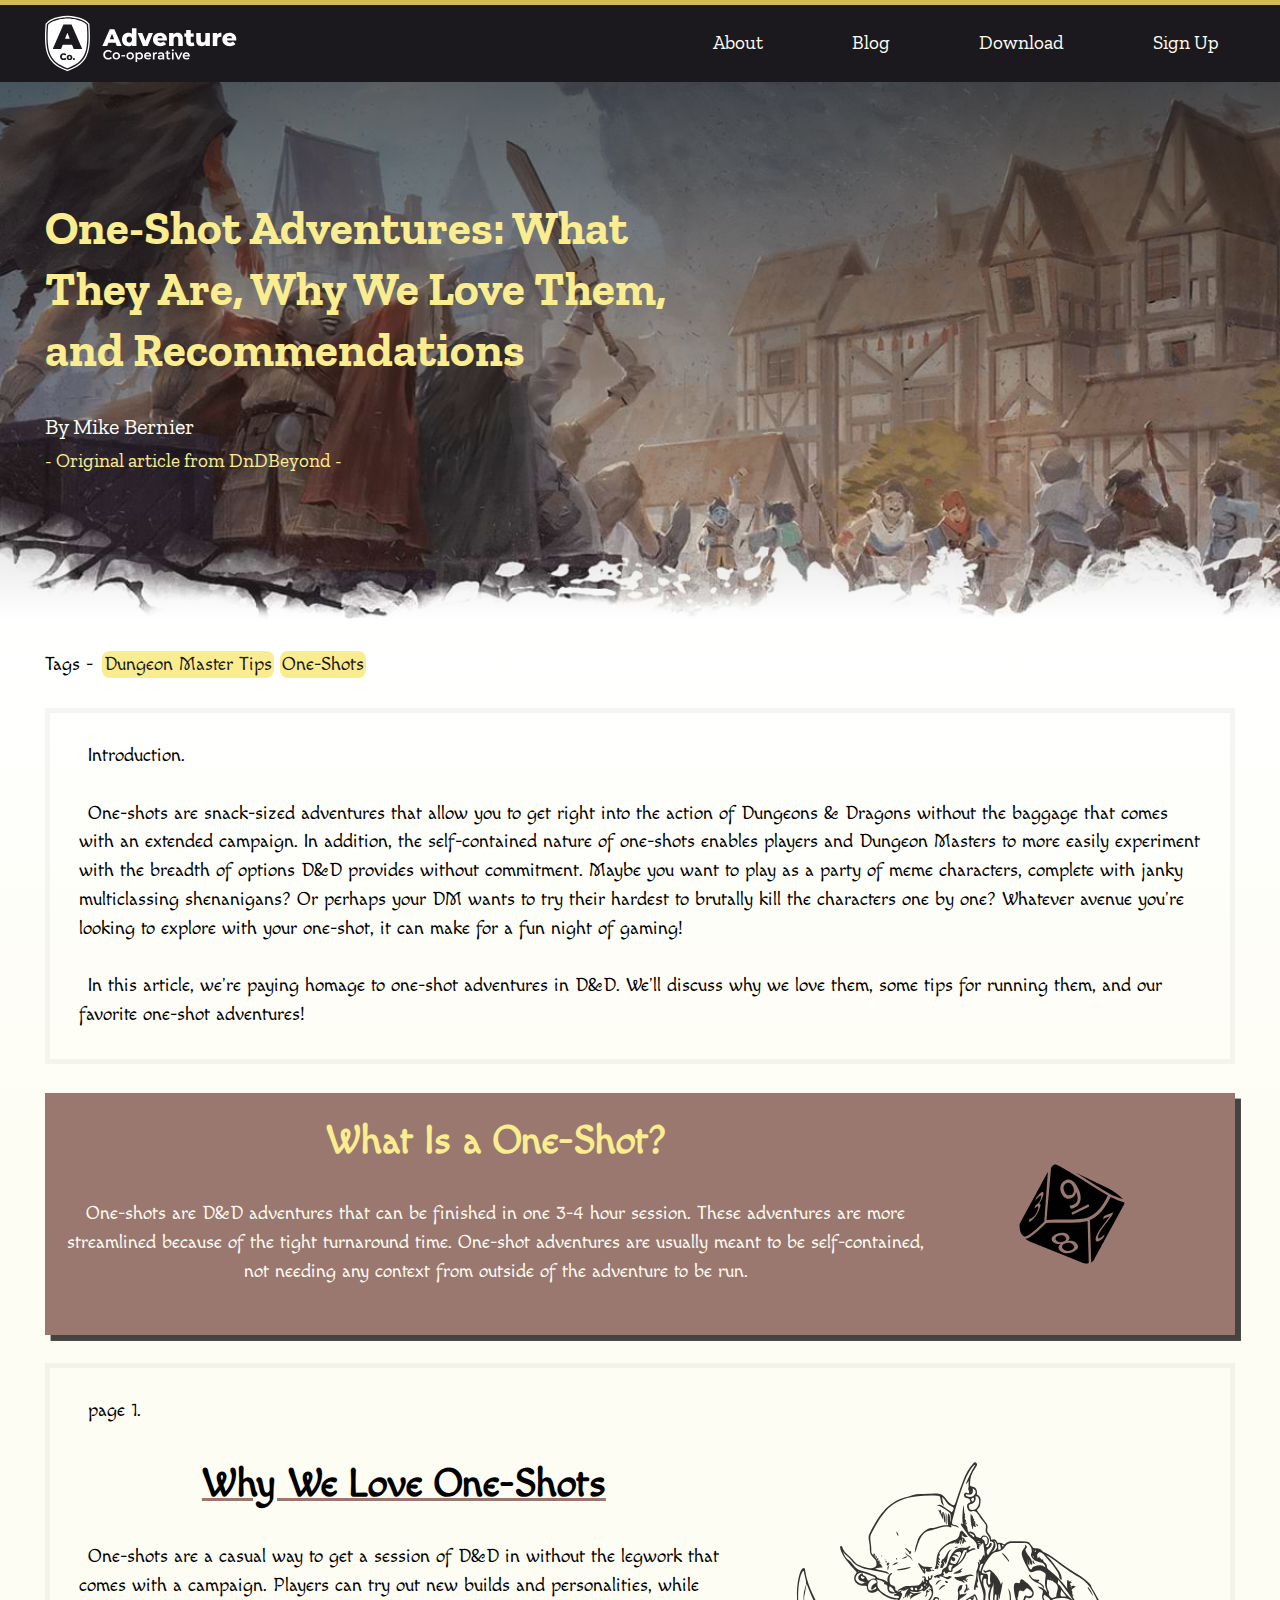
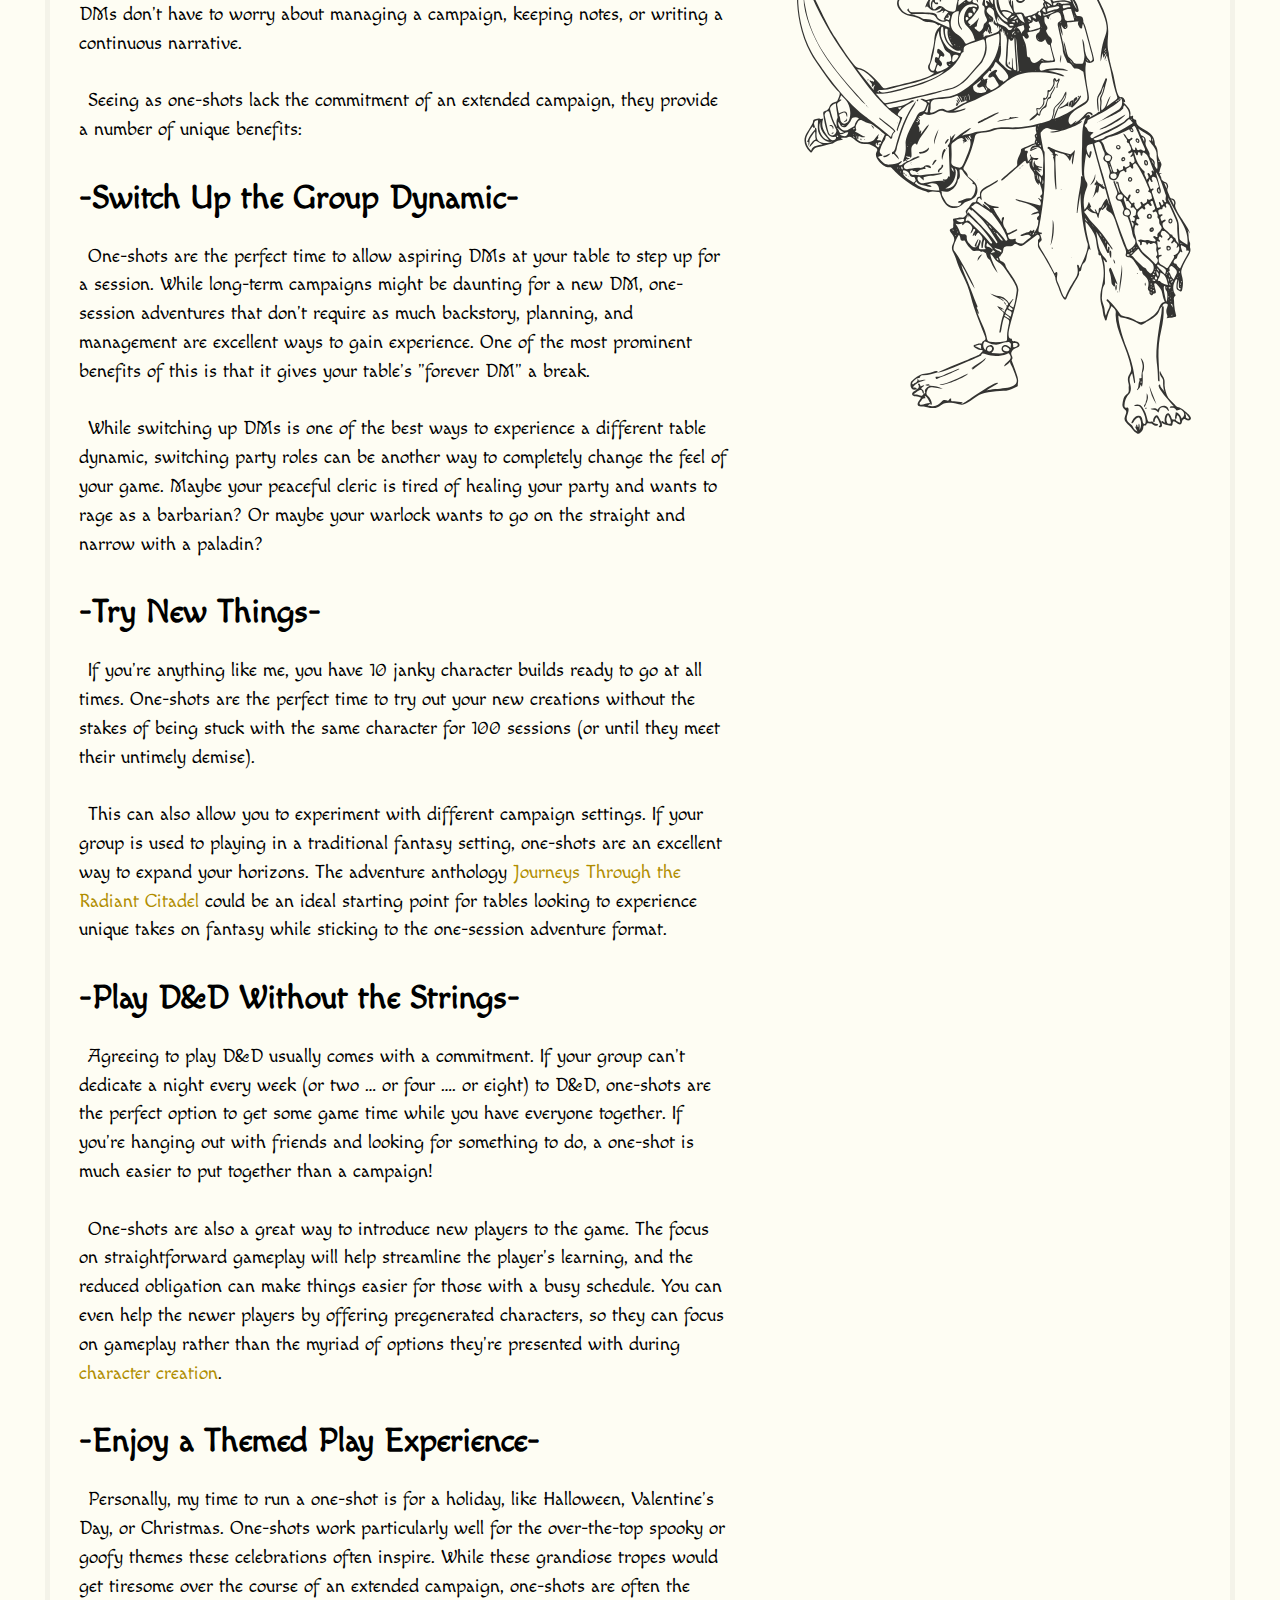
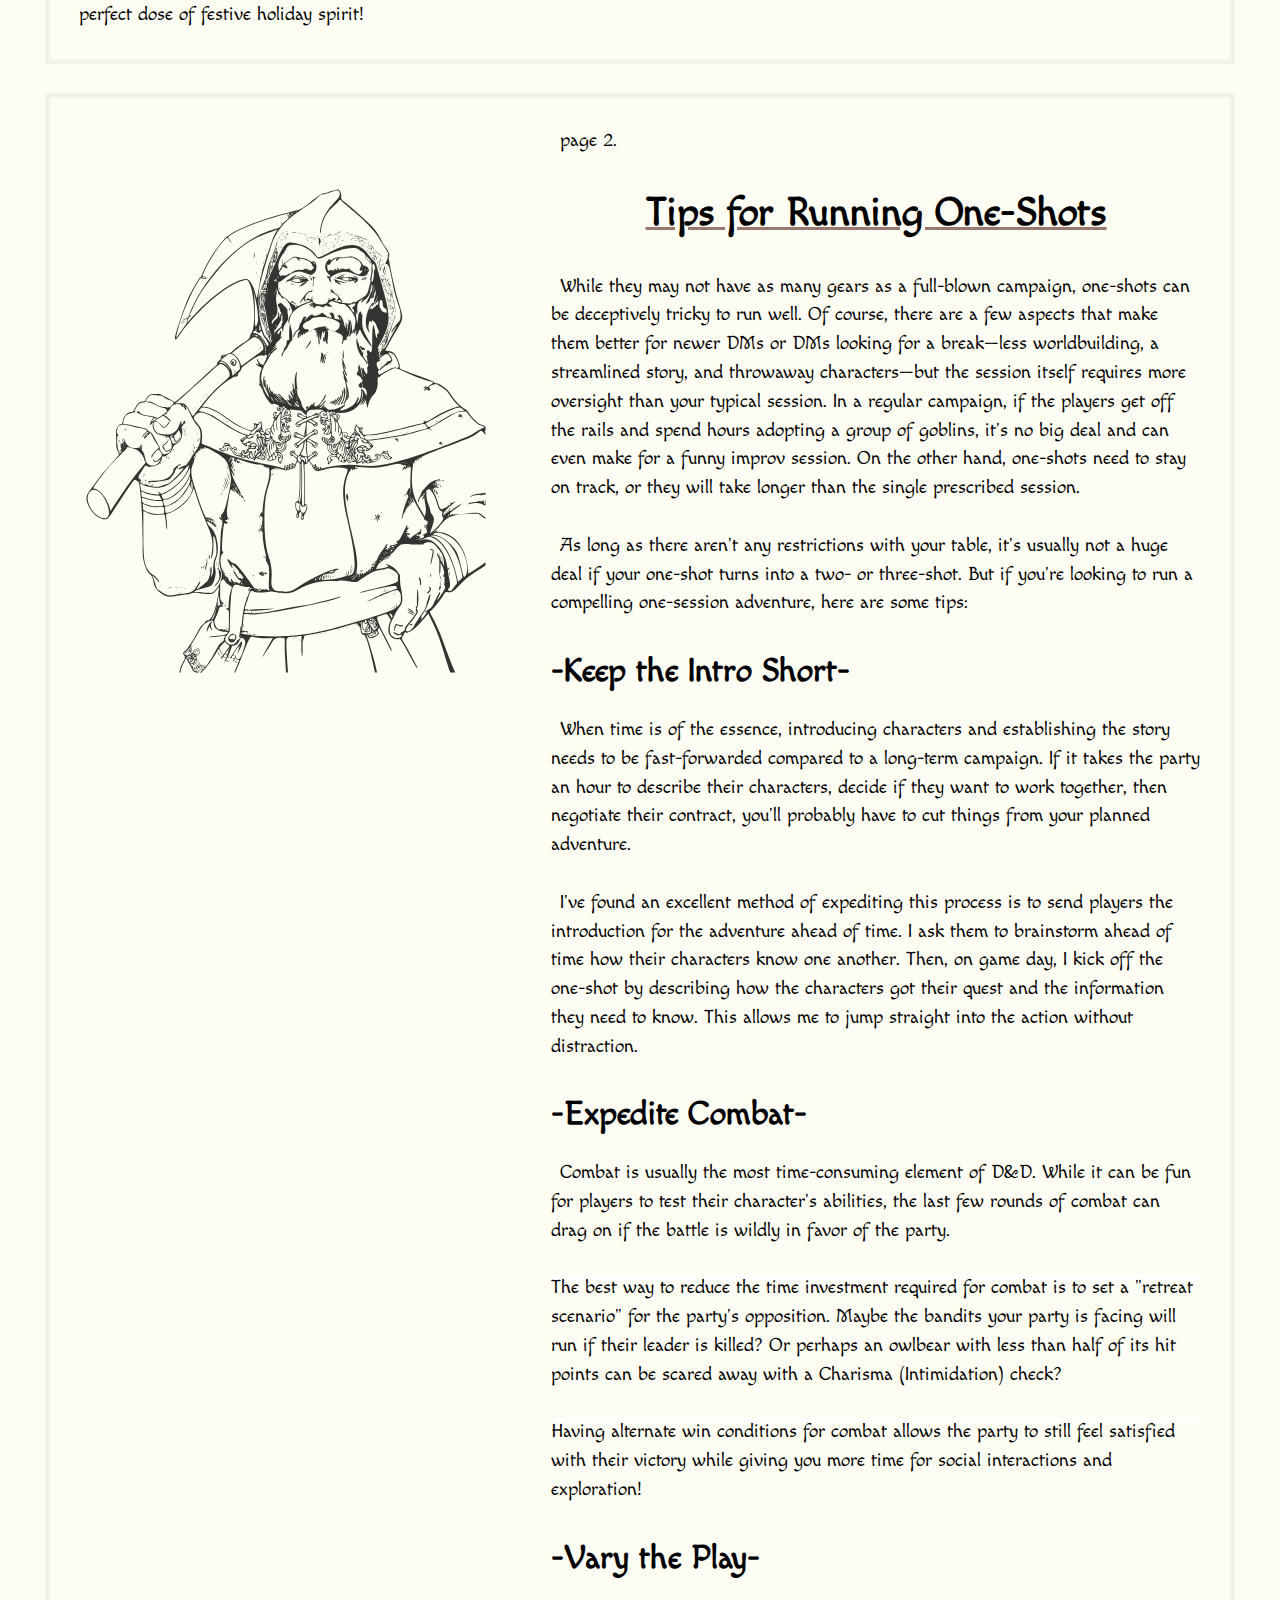
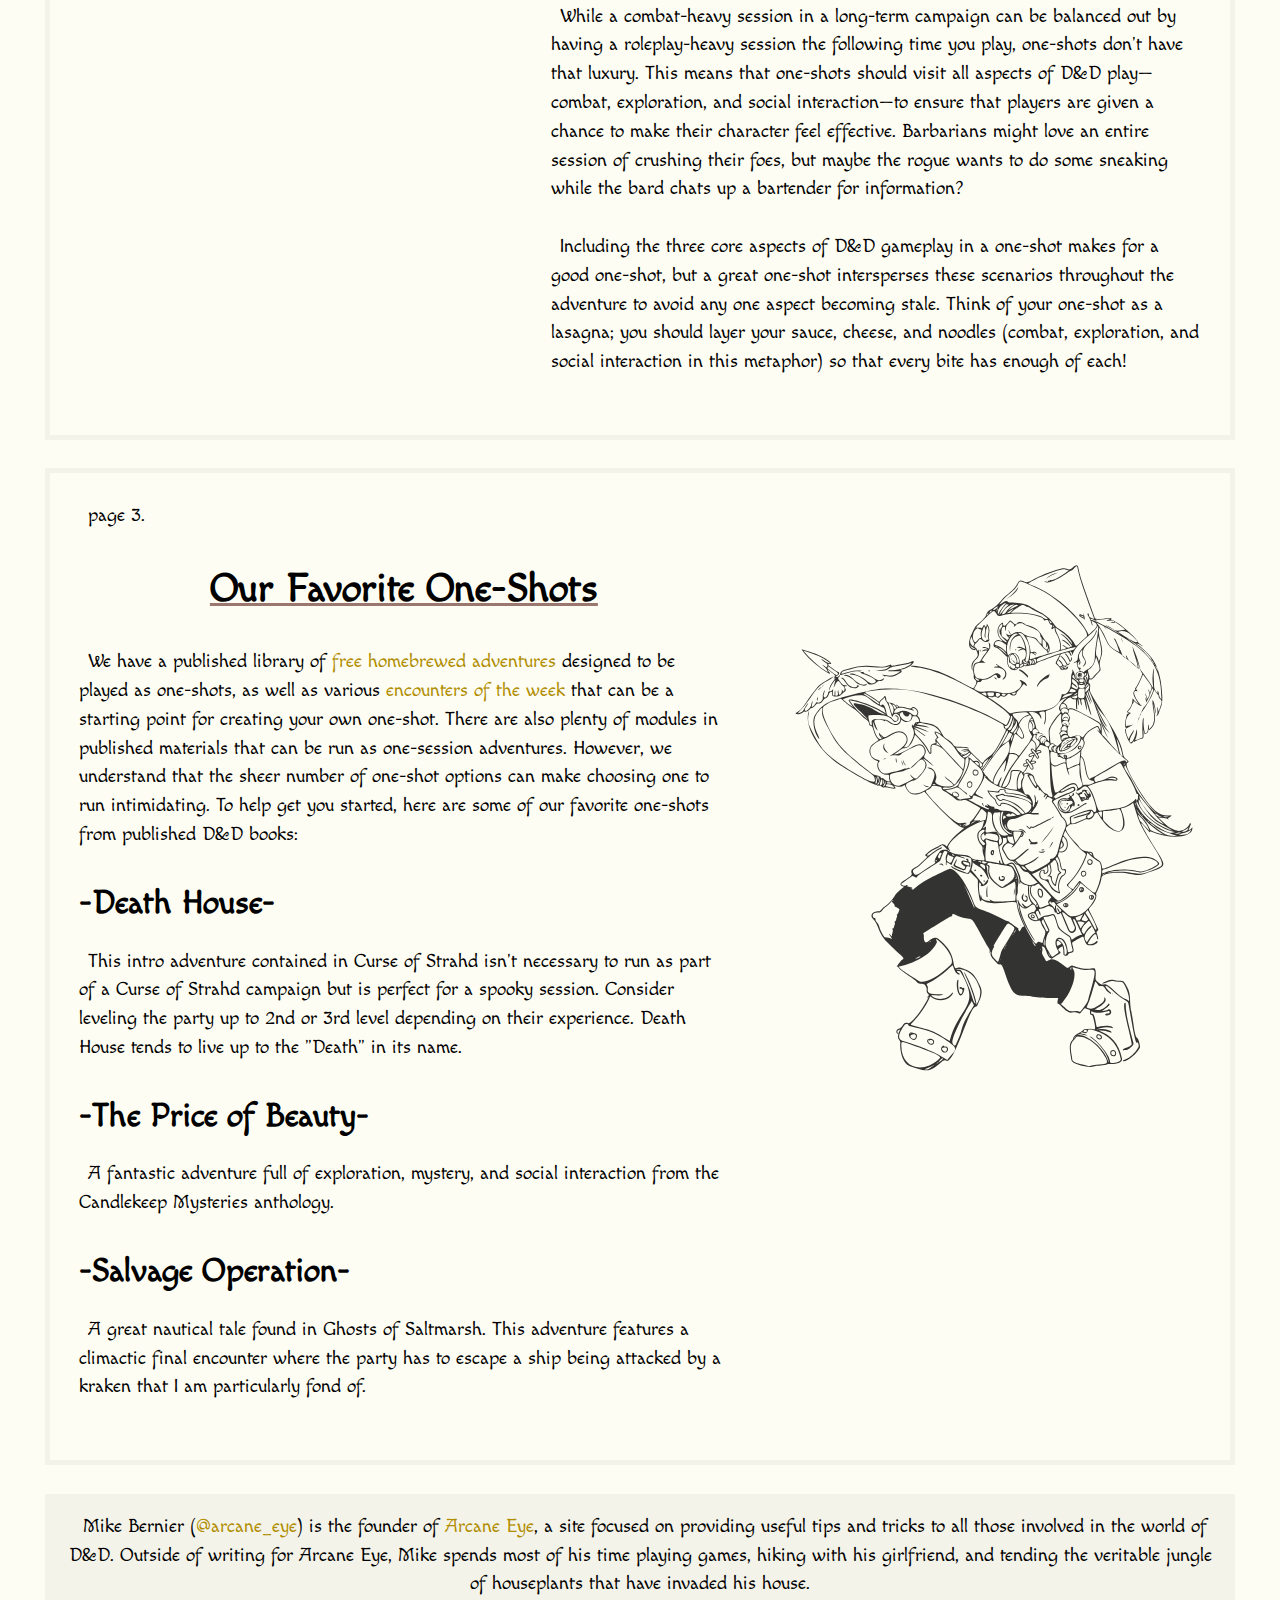
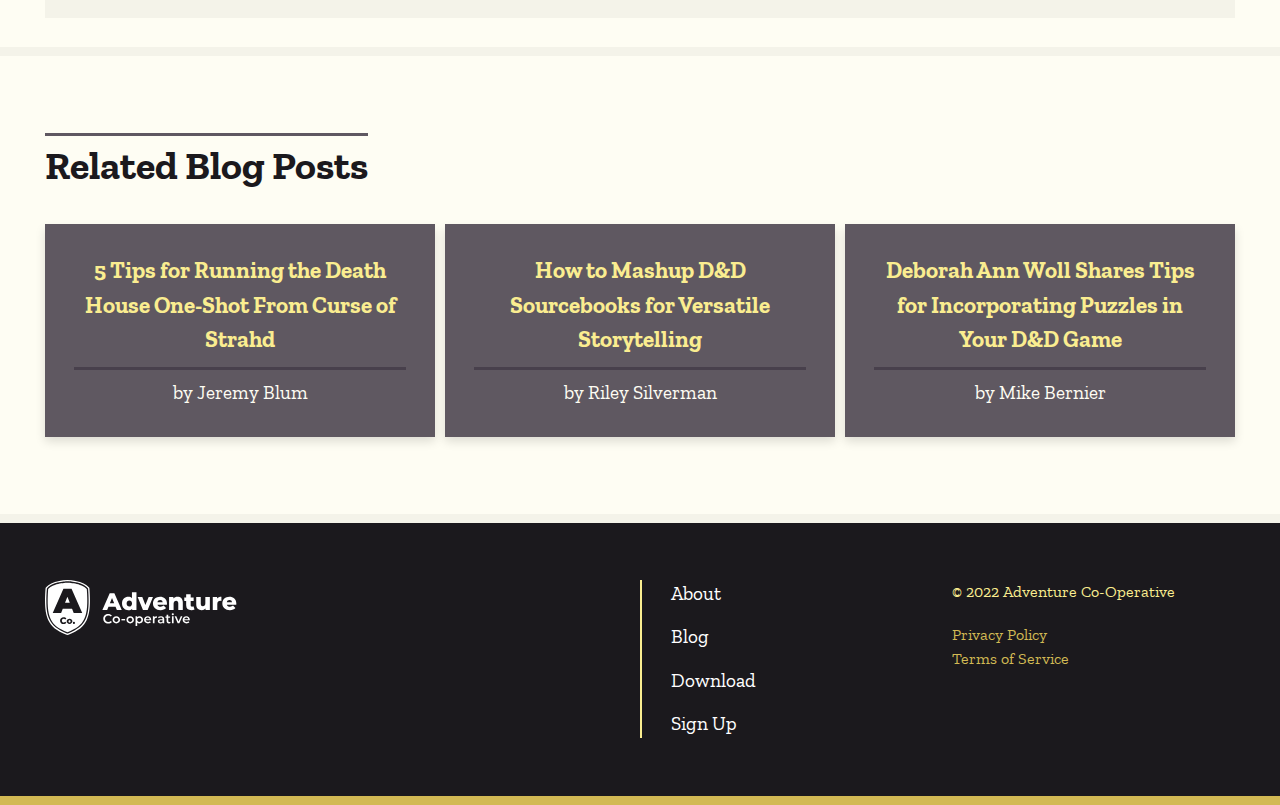
==== blog-post.html @ 3b794a7e "mad9013-project-two-page-site" ====
<!DOCTYPE html>
<html lang="en">
<head>
    <meta charset="UTF-8">
    <meta name="viewport" content="width=device-width, initial-scale=1.0">
    <title>Adventure Co.</title>
    <link rel="stylesheet" href="./css/main.css">
    <link rel="preconnect" href="https://fonts.googleapis.com">
    <link rel="preconnect" href="https://fonts.gstatic.com" crossorigin>
    <link href="https://fonts.googleapis.com/css2?family=Zilla+Slab&display=swap" rel="stylesheet">
    <link href="https://fonts.googleapis.com/css2?family=Macondo&display=swap" rel="stylesheet">
</head>
<body>
    
    <header class="navbar">
        <div class="container">
            <a href="./" class="navbar__logo">
                <img src="images/logo-ac.svg" alt="Adventure Co. Logo" class="navbar__icon">
            </a>
            <nav class="navbar__nav">
                <ul class="navbar__list">
                    <li class="navbar__list__item"><a href="#" class="navbar__link">About</a></li>
                    <li class="navbar__list__item"><a href="#" class="navbar__link">Blog</a></li>
                    <li class="navbar__list__item"><a href="#" class="navbar__link">Download</a></li>
                    <li class="navbar__list__item"><a href="#" class="navbar__link">Sign Up</a></li>
                </ul>
            </nav>
        </div>
    </header>
    
    <main id="main">

        <header 
            class="banner banner__blog-post" 
            style="--banner-image: linear-gradient(to bottom, #0009, #0000), url('../images/blog-image-adventurers.jpg')"
        >
            <div class="container">
                <div class="banner__content">
                    <h1 class="banner__title">One-Shot Adventures: What They Are, Why We Love Them, and Recommendations</h1>
                    <ul class="banner__text_list">
                        <li>By Mike Bernier</li>
                        <li><a href="https://www.dndbeyond.com/posts/1300-one-shot-adventures-what-they-are-why-we-love-them" class="banner__text_link">- Original article from DnDBeyond -</a></li>
                    </ul>
                </div>
            </div>
        </header>


        <section class="article">
            <div class="container">
                <div class="tags">
                    <span class="tags__title">Tags - </span>
                    <div class="tags__links">
                        <a href="https://www.dndbeyond.com/tag/dungeon-master-tips" class="tags__link">Dungeon Master Tips</a>
                        <a href="https://www.dndbeyond.com/posts/1300-one-shot-adventures-what-they-are-why-we-love-them" class="tags__link">One-Shots</a>
                    </div>
                </div>
                <div class="article__intro">
                    <div class="container">
                        <p class="article__text">Introduction.</p>
                        <p class="article__text">One-shots are snack-sized adventures that allow you to get right into the action of Dungeons & Dragons without the baggage that comes with an extended campaign. In addition, the self-contained nature of one-shots enables players and Dungeon Masters to more easily experiment with the breadth of options D&D provides without commitment. Maybe you want to play as a party of meme characters, complete with janky multiclassing shenanigans? Or perhaps your DM wants to try their hardest to brutally kill the characters one by one? Whatever avenue you're looking to explore with your one-shot, it can make for a fun night of gaming!</p>
                        <p class="article__text">In this article, we're paying homage to one-shot adventures in D&D. We'll discuss why we love them, some tips for running them, and our favorite one-shot adventures!</p>
                    </div>
                </div>
                <div class="article__callout">
                    <div class="callout_content">
                        <h2 class="callout__title">What Is a One-Shot?</h2>
                        <p class="callout__text">One-shots are D&D adventures that can be finished in one 3-4 hour session. These adventures are more streamlined because of the tight turnaround time. One-shot adventures are usually meant to be self-contained, not needing any context from outside of the adventure to be run.</p>
                    </div>
                    <div class="callout__image">
                        <img src="./images/9366fe4c-084c-4f01-8ccc-c26a68ea6995_pixelied-s-monogram.svg" alt="DND dice">
                    </div>
                </div>
                <div class="article__why-one-shot">
                    <div class="article__why-one-shot_image container">
                        <img src="./images/651448fa-9f31-4bc1-97de-8f975b9c4453_pixelied-beast.svg" alt="goblin with knife">
                    </div>
                    <div class="article__why-one-shot_content">
                        <div class="container">
                            <p class="article__text">page 1.</p>
                            <h2 class="article__title">Why We Love One-Shots</h2>
                            <p class="article__text">One-shots are a casual way to get a session of D&D in without the legwork that comes with a campaign. Players can try out new builds and personalities, while DMs don't have to worry about managing a campaign, keeping notes, or writing a continuous narrative.</p>
                            <p class="article__text">Seeing as one-shots lack the commitment of an extended campaign, they provide a number of unique benefits:</p>
                            <h3 class="article__subtitle">-Switch Up the Group Dynamic-</h3>
                            <p class="article__text">One-shots are the perfect time to allow aspiring DMs at your table to step up for a session. While long-term campaigns might be daunting for a new DM, one-session adventures that don't require as much backstory, planning, and management are excellent ways to gain experience. One of the most prominent benefits of this is that it gives your table's "forever DM" a break.</p>
                            <p class="article__text">While switching up DMs is one of the best ways to experience a different table dynamic, switching party roles can be another way to completely change the feel of your game. Maybe your peaceful cleric is tired of healing your party and wants to rage as a barbarian? Or maybe your warlock wants to go on the straight and narrow with a paladin?</p>
                            <h3 class="article__subtitle">-Try New Things-</h3>
                            <p class="article__text">If you're anything like me, you have 10 janky character builds ready to go at all times. One-shots are the perfect time to try out your new creations without the stakes of being stuck with the same character for 100 sessions (or until they meet their untimely demise).</p>
                            <p class="article__text">This can also allow you to experiment with different campaign settings. If your group is used to playing in a traditional fantasy setting, one-shots are an excellent way to expand your horizons. The adventure anthology <a href="https://www.dndbeyond.com/marketplace/adventures/journeys-through-the-radiant-citadel?icid_medium=ddb&icid_source=article&icid_campaign=one-shots&icid_content=radiant-citadel" class="article__link">Journeys Through the Radiant Citadel</a> could be an ideal starting point for tables looking to experience unique takes on fantasy while sticking to the one-session adventure format.</p>
                            <h3 class="article__subtitle">-Play D&D Without the Strings-</h3>
                            <p class="article__text">Agreeing to play D&D usually comes with a commitment. If your group can't dedicate a night every week (or two … or four …. or eight) to D&D, one-shots are the perfect option to get some game time while you have everyone together. If you're hanging out with friends and looking for something to do, a one-shot is much easier to put together than a campaign!</p>
                            <p class="article__text">One-shots are also a great way to introduce new players to the game. The focus on straightforward gameplay will help streamline the player's learning, and the reduced obligation can make things easier for those with a busy schedule. You can even help the newer players by offering pregenerated characters, so they can focus on gameplay rather than the myriad of options they're presented with during <a href="https://www.dndbeyond.com/posts/1059-how-to-create-your-first-dungeons-dragons" class="article__link">character creation</a>.</p>
                            <h3 class="article__subtitle">-Enjoy a Themed Play Experience-</h3>
                            <p class="article__text">Personally, my time to run a one-shot is for a holiday, like Halloween, Valentine's Day, or Christmas. One-shots work particularly well for the over-the-top spooky or goofy themes these celebrations often inspire. While these grandiose tropes would get tiresome over the course of an extended campaign, one-shots are often the perfect dose of festive holiday spirit!</p>
                        </div>
                    </div>
                </div>
                <div class="article__tips">
                    <div class="article__tips_image container">
                        <img src="./images/1d13573d-66ce-473b-9bb3-7e1eac98e6ef_pixelied-beast.svg" alt="dwarf with axe">
                    </div>
                    <div class="article__tips_content">
                        <div class="container">
                            <p class="article__text">page 2.</p>
                            <h2 class="article__title">Tips for Running One-Shots</h2>
                            <p class="article__text">While they may not have as many gears as a full-blown campaign, one-shots can be deceptively tricky to run well. Of course, there are a few aspects that make them better for newer DMs or DMs looking for a break—less worldbuilding, a streamlined story, and throwaway characters—but the session itself requires more oversight than your typical session. In a regular campaign, if the players get off the rails and spend hours adopting a group of goblins, it's no big deal and can even make for a funny improv session. On the other hand, one-shots need to stay on track, or they will take longer than the single prescribed session.</p>
                            <p class="article__text">As long as there aren't any restrictions with your table, it's usually not a huge deal if your one-shot turns into a two- or three-shot. But if you're looking to run a compelling one-session adventure, here are some tips:</p>
                            <h3 class="article__subtitle">-Keep the Intro Short-</h3>
                            <p class="article__text">When time is of the essence, introducing characters and establishing the story needs to be fast-forwarded compared to a long-term campaign. If it takes the party an hour to describe their characters, decide if they want to work together, then negotiate their contract, you'll probably have to cut things from your planned adventure.</p>
                            <p class="article__text">I've found an excellent method of expediting this process is to send players the introduction for the adventure ahead of time. I ask them to brainstorm ahead of time how their characters know one another. Then, on game day, I kick off the one-shot by describing how the characters got their quest and the information they need to know. This allows me to jump straight into the action without distraction.</p>
                            <h3 class="article__subtitle">-Expedite Combat-</h3>
                            <p class="article__text">Combat is usually the most time-consuming element of D&D. While it can be fun for players to test their character's abilities, the last few rounds of combat can drag on if the battle is wildly in favor of the party.</p>
                            <p class="article text">The best way to reduce the time investment required for combat is to set a "retreat scenario" for the party's opposition. Maybe the bandits your party is facing will run if their leader is killed? Or perhaps an owlbear with less than half of its hit points can be scared away with a Charisma (Intimidation) check?</p>
                            <p class="article text">Having alternate win conditions for combat allows the party to still feel satisfied with their victory while giving you more time for social interactions and exploration!</p>
                            <h3 class="article__subtitle">-Vary the Play-</h3>
                            <p class="article__text">While a combat-heavy session in a long-term campaign can be balanced out by having a roleplay-heavy session the following time you play, one-shots don't have that luxury. This means that one-shots should visit all aspects of D&D play—combat, exploration, and social interaction—to ensure that players are given a chance to make their character feel effective. Barbarians might love an entire session of crushing their foes, but maybe the rogue wants to do some sneaking while the bard chats up a bartender for information?</p>
                            <p class="article__text">Including the three core aspects of D&D gameplay in a one-shot makes for a good one-shot, but a great one-shot intersperses these scenarios throughout the adventure to avoid any one aspect becoming stale. Think of your one-shot as a lasagna; you should layer your sauce, cheese, and noodles (combat, exploration, and social interaction in this metaphor) so that every bite has enough of each!</p>
                        </div>
                    </div>
                </div>
                <div class="article__our-favorite">
                    <div class="article__our-favorite_image container">
                        <img src="./images/b06c89db-f980-4897-8aa5-129161c22149_pixelied-monster.svg" alt="imp with crossbow">
                    </div>
                    <div class="article__our-favorite_content">
                        <div class="container">
                            <p class="article__text">page 3.</p>
                            <h2 class="article__title">Our Favorite One-Shots</h2>
                            <p class="article__text">We have a published library of <a href="https://www.dndbeyond.com/tag/free-adventure" class="article__link">free homebrewed adventures</a> designed to be played as one-shots, as well as various <a href="https://www.dndbeyond.com/tag/encounter-of-the-week" class="article__link">encounters of the week</a> that can be a starting point for creating your own one-shot. There are also plenty of modules in published materials that can be run as one-session adventures. However, we understand that the sheer number of one-shot options can make choosing one to run intimidating. To help get you started, here are some of our favorite one-shots from published D&D books:</p>
                            <h3 class="article__subtitle">-Death House-</h3>
                            <p class="article__text">This intro adventure contained in Curse of Strahd isn't necessary to run as part of a Curse of Strahd campaign but is perfect for a spooky session. Consider leveling the party up to 2nd or 3rd level depending on their experience. Death House tends to live up to the "Death" in its name.</p>
                            <h3 class="article__subtitle">-The Price of Beauty-</h3>
                            <p class="article__text">A fantastic adventure full of exploration, mystery, and social interaction from the Candlekeep Mysteries anthology.</p>
                            <h3 class="article__subtitle">-Salvage Operation-</h3>
                            <p class="article__text">A great nautical tale found in Ghosts of Saltmarsh. This adventure features a climactic final encounter where the party has to escape a ship being attacked by a kraken that I am particularly fond of.</p>
                        </div>
                    </div>
                </div>
                <div class="article__footer">
                    <p class="article__text">
                        Mike Bernier (<a href="https://twitter.com/arcane_eye" class="article__link">@arcane_eye</a>) is the founder of <a href="https://arcaneeye.com/" class="article__link">Arcane Eye</a>, a site focused on providing useful tips and tricks to all those involved in the world of D&D. Outside of writing for Arcane Eye, Mike spends most of his time playing games, hiking with his girlfriend, and tending the veritable jungle of houseplants that have invaded his house.
                    </p>
                </div>
            </div>
        </section>

        <section class="card-group blog-post">
            <div class="container">
                <h2 class="card-group__title blog-post-group__title">Related Blog Posts</h2>
                <ul class="card-group__cards blog-post-group__cards">
                    <li class="card-group__card blog-post-group__card">
                        <a href="#" class="card">
                            <div class="card__content blog-post__content">
                                <h3 class="card__title blog-post__title">5 Tips for Running the Death House One-Shot From Curse of Strahd</h3>
                                <p class="card__text blog-post__text">by Jeremy Blum</p>
                            </div>
                        </a>
                    </li>
                    <li class="card-group__card blog-post-group__card">
                        <a href="#" class="card">
                            <div class="card__content blog-post__content">
                                <h3 class="card__title blog-post__title">How to Mashup D&D Sourcebooks for Versatile Storytelling</h3>
                                <p class="card__text blog-post__text">by Riley Silverman</p>
                            </div>
                        </a>
                    </li>
                    <li class="card-group__card blog-post-group__card">
                        <a href="#" class="card">
                            <div class="card__content blog-post__content">
                                <h3 class="card__title blog-post__title">Deborah Ann Woll Shares Tips for Incorporating Puzzles in Your D&D Game</h3>
                                <p class="card__text blog-post__text">by Mike Bernier</p>
                            </div>
                        </a>
                    </li>
                </ul>
            </div>
        </section>

    </main>

    <footer class="footer">
        <div class="container">
            <a href="./" class="footer__logo">
                <img src="images/logo-ac.svg" alt="Adventure Co. Logo" class="footer__icon">
            </a>
            <nav class="footer__nav">
                <ul class="footer__list">
                    <li><a href="#" class="footer__link">About</a></li>
                    <li><a href="#" class="footer__link">Blog</a></li>
                    <li><a href="#" class="footer__link">Download</a></li>
                    <li><a href="#" class="footer__link">Sign Up</a></li>
                </ul>
            </nav>
            <small class="footer__legal">
                &copy; 2022 Adventure Co-Operative
                <ul class="footer__legal_list">
                    <li><a href="#" class="footer__legal_link">Privacy Policy</a></li>
                    <li><a href="#" class="footer__legal_link">Terms of Service</a></li>
                </ul>
                
            </small>
        </div>
    </footer>
</body>
</html>
---- css/main.css ----
:root{
  --color__primary_darkest: #b08d00;
  --color__primary_dark: #d2b954;
  --color__primary_light:  #faed90;
  --color__secondary_dark:  #1b191d;
  --color__secondary_light:  #453d48;
  --color__secondary_lighter:  #453d48db;
  --color__secondary_lightest: #4e484e0e;
  --color__accent: #9b786f;
  --color__background: #fefdf3;
  --font-family__main: 'Zilla Slab', serif;
  --font-family__secondary: 'Macondo', sans-serif;
}

/* Box sizing rules */
*,
*::before,
*::after {
  box-sizing: border-box;
}

/* Set core root defaults */
html {
  line-height: 1.5;
  font-family: Roboto, system-ui, -apple-system, BlinkMacSystemFont, 'Segoe UI', Oxygen, Ubuntu, Cantarell, 'Open Sans', 'Helvetica Neue', sans-serif;
}

html:focus-within {
  scroll-behavior: smooth;
}

/* Set core body defaults */
body {
  min-height: 100vh;
  text-rendering: optimizeSpeed;
  margin: 0;
}

/* Update default margin */
h1,
h2,
h3,
h4,
h5,
h6,
p,
figure,
blockquote,
ul,
ol,
dl,
dd {
  margin: 0 0 1.5rem;
}

/* Remove list styles on ul, ol elements with a list role, which suggests default styling will be removed */
ul[role='list'],
ol[role='list'] {
  list-style: none;
}

/* A elements that don't have a class get default styles */
a {
  text-decoration-skip-ink: auto;
  color: #36BF7F;
}

a:hover,
a:focus-visible {
  color: #D96666;
}

/* Make images easier to work with */
img,
picture {
  max-width: 100%;
  display: block;
}

svg {
  fill: currentColor;
}

svg:not(:root) {
  overflow: hidden;
}

/* Inherit fonts for inputs and buttons */
input,
button,
textarea,
select {
  font: inherit;
}

/* Remove all animations, transitions and smooth scroll for people that prefer not to see them */
@media (prefers-reduced-motion: reduce) {
  html:focus-within {
    scroll-behavior: auto;
  }
  
  *,
  *::before,
  *::after {
    animation-duration: 0.01ms !important;
    animation-iteration-count: 1 !important;
    transition-duration: 0.01ms !important;
    scroll-behavior: auto !important;
  }
}

/* ---------- Containers ---------- */

.container {
  width: min(65em, 100%);
  margin: 0 auto;
  padding-left: 1.5rem;
  padding-right: 1.5rem;
}

.container--text {
  width: min(45em, 100%);
}

/* ---------- Buttons --------------*/

.btn{
  background-color: var(--color__secondary_dark);
  font-size: inherit;
  cursor: pointer;
  color: var(--color__background);
  padding: 0.55em 1.5em .5em;
  display: inline-block;
  text-align: center;
  border-radius: .25em;
  text-decoration: none;
  border-style: none;
  box-shadow: 0 .25rem .5rem #0002;
}
.btn:hover,
.btn:focus{
  color: var(--color__background);
  background-color: var(--color__secondary_light);
}

.btn--secondary{
  color: var(--color__secondary_dark);
  background-color: var(--color__primary_dark);
}

.btn--secondary:hover,
.btn--secondary:focus{
  color: var(--color__secondary_dark);
  background-color: var(--color__primary_light);
  box-shadow: 0rem 0rem 0.4rem 0.05rem var(--color__primary_dark);
}

.btn--large{
  font-size: 1.150rem;
}

/*------- Type Hierarchy -------------*/

html{
  font-family: var(--font-family__main);
  font-weight: 400;
  line-height: 1.5;
}
h1 {
  margin-top: 0;
  font-size: 1.383rem;
}

h2 {
    font-size: 1.296rem;
  }

h3 {
    font-size: 1.215rem;
    color: var(--color__secondary_medium);
    margin-bottom: 0;
  }

h4 {
    font-size: 1.138rem;
    color: var(--color__primary_dark);
    margin-bottom: 0;
  }

h5 {
    font-size: 1.067rem;
  }

h6 {
    font-size: 0.937rem;
    text-transform: uppercase;
    line-height: 2.5;
    margin-bottom: 0;
    }

@media only screen and (min-width: 45em) {
  html{
    font-size: 110%;
  }
  h1 {
    margin-top: 0;
    font-size: 1.802rem;
  }
  
  h2 {font-size: 1.602rem;}
  
  h3 {font-size: 1.424rem;}
  
  h4 {font-size: 1.266rem;}
  
  h5 {font-size: 1.125rem;}
  
  h6 {font-size: 0.889rem;}
}

@media only screen and (min-width: 60em) {
  html{
    font-size: 120%;
  }
  h1 {
    margin-top: 0;
    font-size: 2.488rem;
  }
  
  h2 {font-size: 2.074rem;}
  
  h3 {font-size: 1.728rem;}
  
  h4 {font-size: 1.44rem;}
  
  h5 {font-size: 1.2rem;}
  
  small, .text_small {font-size: 0.833rem;}
  
}
/*---------Navbar-----------*/

.navbar{
  background-color: var(--color__secondary_dark);
  color: var(--color__primary_dark);
  border-top: 0.3rem solid var(--color__primary_dark);
}

.navbar .container {
  padding-left: unset;
  padding-right: unset;
  padding-top: 1.5rem;
  display: flex;
  flex-direction: column;
  gap: 1.5rem;
}

.navbar__logo{
  display: flex;
  flex-direction: row;
  justify-content: center;
}

.navbar__icon{
  width: 10rem;
}

.navbar__list{
  padding-left:unset;
  margin: unset;
  list-style-type: none;
  display: flex;
  flex-direction: column;
}

.navbar__link{
  color: var(--color__background);
  text-decoration: none;
  display: flex;
  flex-direction: column;
  align-items: center;
  line-height: 3rem;
}

.navbar__link:hover,
.navbar__link:focus{
  background-color: var(--color__secondary_light);
  color: var(--color__background);
}

@media only screen and (min-width: 45em) {
  .navbar .container{
    padding-top: unset;
    flex-direction: row;
  }

  .navbar__logo{
    margin-left: 1.5rem;
    flex:2 0;
    justify-content: flex-start;
  }

  .navbar__nav{
    flex: 2 0;
  }

  .navbar__list{
    flex-direction: row;
    justify-content: flex-end;
  }
  .navbar__list__item{
    flex-direction: row;
    justify-content: flex-end;
    flex-grow: 1;
    
  }
  .navbar__link{
    line-height: 4rem;
  }

  .navbar__link:hover,
.navbar__link:focus{
  box-shadow: 0rem 0.3rem 0 0 var(--color__primary_light);
}
}

/*--------Footer-----------------------*/

.footer{
  background-color: var(--color__secondary_dark);
  color: var(--color__primary_dark);
  border-bottom: 0.5rem solid var(--color__primary_dark);
}

.footer .container {
  padding-top: 3rem;
  padding-bottom: 3rem;
  display: flex;
  flex-direction: column;
  gap: 1.5rem;
}

.footer__logo{
  display: flex;
  flex-direction: row;
}

.footer__icon{
  width: 10rem;
}

.footer__list{
  padding-left:1.5rem;
  margin: 0;
  border-left: 0.125rem solid var(--color__primary_light);
  list-style-type: none;
  display: flex;
  flex-direction: column;
  gap: 0.75rem;
}

.footer__link{
  color: white;
  text-decoration: none;

}

.footer__link:hover,
.footer__link:focus{
  color: var(--color__primary_light);
}

.footer__legal{
  display: flex;
  flex-direction: column;
  gap: 1rem;
  color: var(--color__primary_light);
}
.footer__legal_list{
  list-style-type: none;
  padding: unset;
  margin: unset;
  display: flex;
  flex-direction: row;
  gap: 1.5rem;
}
.footer__legal_link{
  color: var(--color__primary_dark);
  text-decoration: none;
}

.footer__legal_link:hover,
.footer__legal_link:focus{
  color: var(--color__primary_light);
}

@media only screen and (min-width: 45em) {
  .footer .container{
    flex-direction: row;
    justify-content: space-between;
  }

  .footer__logo{
    flex:2 0;
    align-self: flex-start;
  }

  .footer__nav,
  .footer__legal{
    flex: 1 0;
  }

  .footer__legal_list{
    display: flex;
    flex-direction: column;
    gap: 0;
  }
}

/*------Banner --------*/

.banner{
  background-image: 
  var(--banner-image, url('../images/hero-banner.jpg'));
  background-position: center;
  background-size: cover;
}

.banner__blog-post{
  background-position: bottom;
}

.banner .container{
  min-height: 60vh;
  display: flex;
  justify-content: flex-start;
  align-items: center;
  padding-top: 3rem;
  padding-bottom: 3rem;
}

.banner__content {
  width: min(35em, 100%);
}

.banner__title{
  font-size: 1.756rem;
  line-height: 1.3;
  color: var(--color__primary_light);
}

.banner__text{
  font-size: 1.150rem;
  color: var(--color__background);
}

.banner__text_list{
  padding-left: 0;
  list-style: none;
  color: var(--color__background);
  font-size: 1.150rem;
}

.banner__text_link{
  text-decoration: none;
  color: var(--color__primary_light);
  font-size: 1rem;
}
.banner__text_link:hover,
.banner__text_link:focus{
  color: var(--color__primary_dark);
  text-decoration: underline;
}
@media only screen and (min-width: 45em) {

  .banner__title{
    font-size:2.069rem;
  }
  .banner__text,
  .btn--large{
    font-size: 1.200rem;
  }
}

@media only screen and (min-width: 60em) {

  .banner__title{
    font-size:2.444rem;
  }
  .banner__text,
  .btn--large{
    font-size: 1.250rem;
  }
}


/*---------- Card Group -------------------------*/
.card-group{
  background-color: var(--color__background);
  border-top: 0.5rem solid var(--color__secondary_lightest);

}
.card-group .container{
  padding-top: 4rem;
  padding-bottom: 4rem;
}
.card-group__cards{
  display: grid;
  grid-template-columns: 1fr;
  gap: 3rem;
  padding-left: unset;
  margin-bottom: unset;
}

.card-group__card{
  background-color: var(--color__secondary_light);
  list-style: none;
  border-radius: 0.5rem;
  display: flex;
  box-shadow: 0 .25rem .5rem #0002;
}

.card {
  display: flex;
  width: 100%;
  flex-direction: column;
  align-items: flex-start;
  text-decoration: none;
}

.card__content {
  display: flex;
  flex-direction: column;
  align-items: start;
  padding: 1.5rem;
  height: 100%;
  width: 100%;
}

.card__text {
  color: var(--color__background);
  flex-grow: 2;
  text-align: center;
  margin-bottom: unset;
  align-self: center;
}

.card__title{
  font-size: 1.424rem;
  color: var(--color__primary_light);
  margin-bottom: 0.5rem;
  text-align: center;
  align-self: center;
}

.card__img{
  width: 100%;
  padding: 1rem;
  background-color: var(--color__accent);
  border-top-left-radius: 0.5rem;
  border-top-right-radius: 0.5rem;
}
.card__img img {
  display: block;
  width: 100%;
}

.card-group__card:hover .card__img,
.card-group__card:focus .card__img{
background-image: linear-gradient(to top, #ffffff11, #00ff0000);
box-shadow: 0rem 0.3rem 0 0 var(--color__primary_light);
}

.blog-post{
  border-top: 0.5rem solid var(--color__secondary_lightest);
  border-bottom: 0.5rem solid var(--color__secondary_lightest);
}

.blog-post-group__title{
  color: var(--color__secondary_dark);
  border-top: 0.2rem solid var(--color__secondary_lighter);
  display: inline-block;
}

.blog-post-group__cards{
  gap: 0.5rem;
}

.blog-post-group__card{
  background-color: var(--color__secondary_lighter);
  border-radius: 0;
}

.blog-post-group__card:hover,
.blog-post-group__card:focus{
transform:translateX(0.3rem);
box-shadow: -0.3rem 0rem 0 0rem var(--color__primary_light);
}

.blog-post__text{
  display: flex;
  flex-direction: column;
  justify-content: flex-end;
}

@media only screen and (min-width: 45em){
  .card-group__cards{
    grid-template-columns: repeat(2, 1fr);
  }
  .card__title{
    font-size: 1.2rem;
  }
  .card-group__card:hover,
  .card-group__card:focus{
  transform:scale(102%);
  }
  .blog-post-group__card:hover,
  .blog-post-group__card:focus{
  transform:translateY(-0.3rem);
  box-shadow: 0rem 0.3rem 0 0 var(--color__primary_light);
  }

  .blog-post__title{
    border-bottom: 0.2rem solid var(--color__secondary_lighter);
    display: flex;
    flex-grow: 100;
    align-items: center;
    padding-bottom: 0.5rem;
  }
}

@media only screen and (min-width: 60em){
  .card-group__cards{
    grid-template-columns: repeat(3, 1fr);
  }

  .card__title{
    font-size: 1.2rem;
  }
}

/*------- About -------------*/
.about{
  background-color: var(--color__background);
  border-top: 0.5rem solid var(--color__secondary_lightest);
}
.about .container{
  background-size: cover;
  display: flex;
  flex-direction: column;
  align-items: center;
  padding-bottom: 4rem;
  padding-top: 4rem;
}
.about__image{
  display: flex;
  flex-direction: column;
  justify-content: center;
  min-width: 20rem;
}

.about__content{
  display: flex;
  flex-direction: column;
  align-items: center;
}

.about__text{
  text-align: center;
  border-top: 0.2rem solid var(--color__secondary_lighter);
  padding-top: 1.5rem;
}

.about__title{
  padding-top: 1.5rem;
}

@media only screen and (min-width: 45em){
  .about .container{
    flex-direction: row;
    padding-right: 6rem;
    padding-left: 6rem;
  }
  .about__content{
    align-items:flex-start;
    padding-left: 2rem;
  }
  .about__text{
    text-align: start;
  }

  .about__title{
    padding-top: 0;
  }
}

@media only screen and (min-width: 60em){
  .about{
  }
}

/* -------- Article --------------*/

.article{
  background-color: var(--color__background);
  background-image: linear-gradient(to bottom, #ffffff, #00ff0000 10%);
  font-family: var(--font-family__secondary);
}

.article .container{
  display: grid;
  grid-template-columns: 1fr;
}


.article__title{
  text-align: center;
  text-decoration: underline;
  text-decoration-color: var(--color__accent);
}

.article__subtitle{
  padding-bottom: 1rem;
}

.article__text{
  text-indent: 0.5rem;
}

.article__link{
  text-decoration: none;
  color: var(--color__primary_darkest);
}
.article__link:hover,
.article__link:focus{
  color: var(--color__primary_dark);
  text-decoration: underline;
}

.tags{
  display: flex;
  flex-direction: row;
  gap: 0.5rem;
  padding-top: 1.5rem;
}


.tags__links{
  gap: 0.5rem;
}

.tags__link{
  text-decoration: none;
  color: var(--color__secondary_dark);
  background-color: var(--color__primary_light);
  padding: 0.1rem;
  border-radius: 0.4rem;
}

.tags__link:hover,
.tags__link:focus{
  background-color: var(--color__primary_dark);
  color: var(--color__secondary_light);
}

.article__intro{
  margin-top: 1.5rem;
  padding-top: 1.5rem;
  margin-bottom: 1.5rem;
  border: 0.3rem solid var(--color__secondary_lightest);
}

.article__callout{
  background-color: var(--color__accent);
  box-shadow: 0.3rem 0.3rem 0rem 0.01rem rgba(0, 0, 0, 0.739);
  padding: 1rem;
  display: flex;
  flex-direction: column;
  align-items: center;
}

.callout__title{
  color: var(--color__primary_light);
  text-align: center;
}

.callout__text{
  color: var(--color__background);
  text-align: center;
}

.callout__image{
  display: flex;
  justify-content: center;
}

.article__why-one-shot{
  margin-top: 1.5rem;
  padding-top: 1.5rem;
  margin-bottom: 1.5rem;
  border: 0.3rem solid var(--color__secondary_lightest);
}

.article__why-one-shot_image{
  padding-bottom: 1.5rem;
}

.article__why-one-shot_image img{
  max-width: 20rem;
  justify-self: center;
  opacity: 80%;
}

.article__tips{
  padding-top: 1.5rem;
  padding-bottom: 1.5rem;
  margin-bottom: 1.5rem;
  border: 0.3rem solid var(--color__secondary_lightest);
}

.article__tips_image{
  padding-bottom: 1.5rem;
}

.article__tips_image img{
  max-width: 20rem;
  justify-self: center;
  opacity: 80%;
}

.article__our-favorite{
  padding-top: 1.5rem;
  padding-bottom: 1.5rem;
  margin-bottom: 1.5rem;
  border: 0.3rem solid var(--color__secondary_lightest);
}

.article__our-favorite_image{
  padding-bottom: 1.5rem;
}

.article__our-favorite_image img{
  max-width: 20rem;
  justify-self: center;
  opacity: 80%;
}

.article__footer{
  background-color: var(--color__secondary_lightest);
  padding-top: 1.5rem;
  margin-bottom: 1.5rem;
  padding: 1rem;
}

.article__footer .article__text{
  margin-bottom: 0;
  text-align: center;
}

@media only screen and (min-width: 45em) {
  .callout__image{
    height: unset;
  }

  .article__callout{
    display: grid;
    grid-template-columns: 3fr 1fr;
  }

  .article__why-one-shot{
    display: grid;
    grid-template-columns: 1.5fr 1fr;
  }

  .article__why-one-shot .article__why-one-shot_image{
    order: 1;
    padding-bottom: 1.5rem;
  }

  .article__why-one-shot_image{
    display: unset;
    padding-bottom: unset;
  }

  .article__why-one-shot_image img{
    position:sticky;
    top: 0rem;
    padding-top: 3rem;
    max-width: unset;
  }

  .article__tips{
    display: grid;
    grid-template-columns: 1fr 1.5fr;
  }
  .article__tips_image{
    padding-bottom: 1.5rem;
    display: unset;
  }

  .article__tips_image img{
    position:sticky;
    top: 0rem;
    padding-top: 3rem;
    max-width: unset;
  }

  .article__our-favorite{
    display: grid;
    grid-template-columns: 1.5fr 1fr;
  }

  .article__our-favorite .article__our-favorite_image{
    order: 1;
    padding-bottom: 1.5rem;
  }

  .article__our-favorite_image{
    display: unset;
    padding-bottom: unset;
  }

  .article__our-favorite img{
    position:sticky;
    top: 0rem;
    padding-top: 3rem;
    max-width: unset;
  }
}
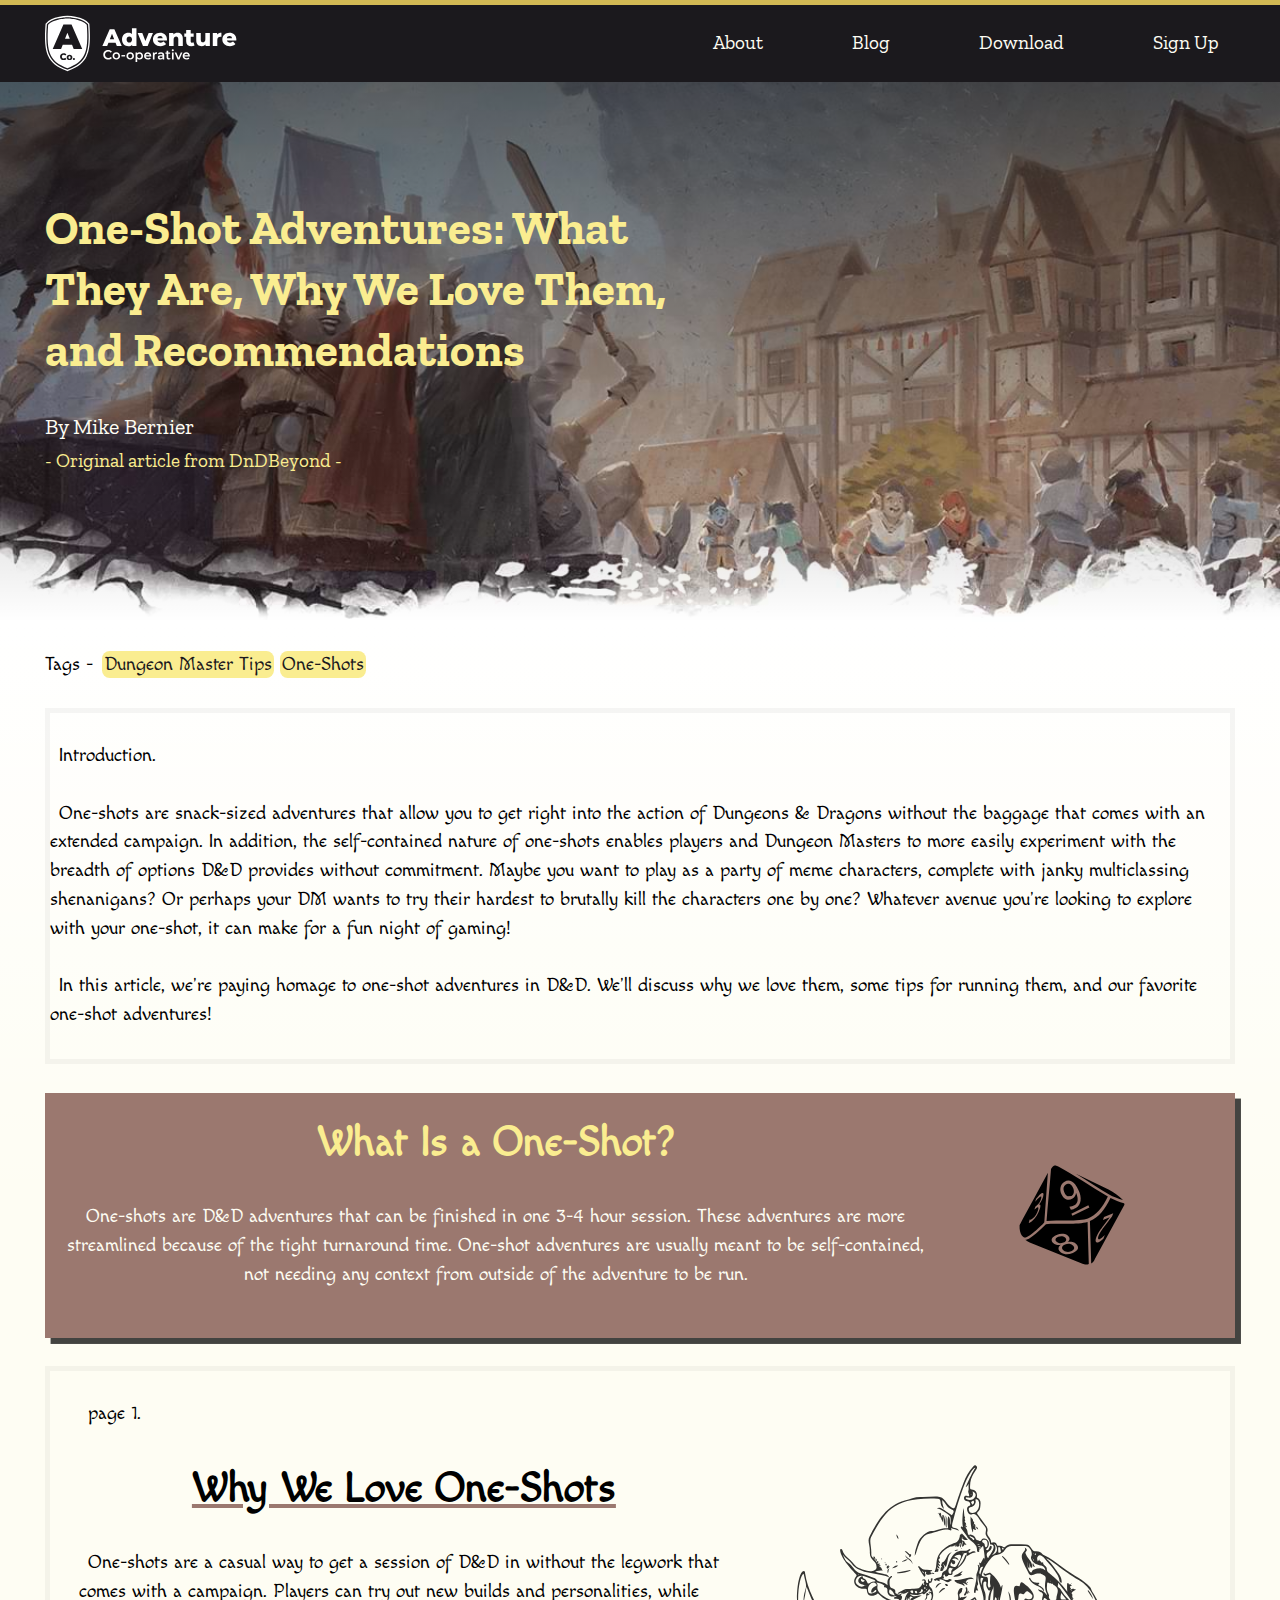
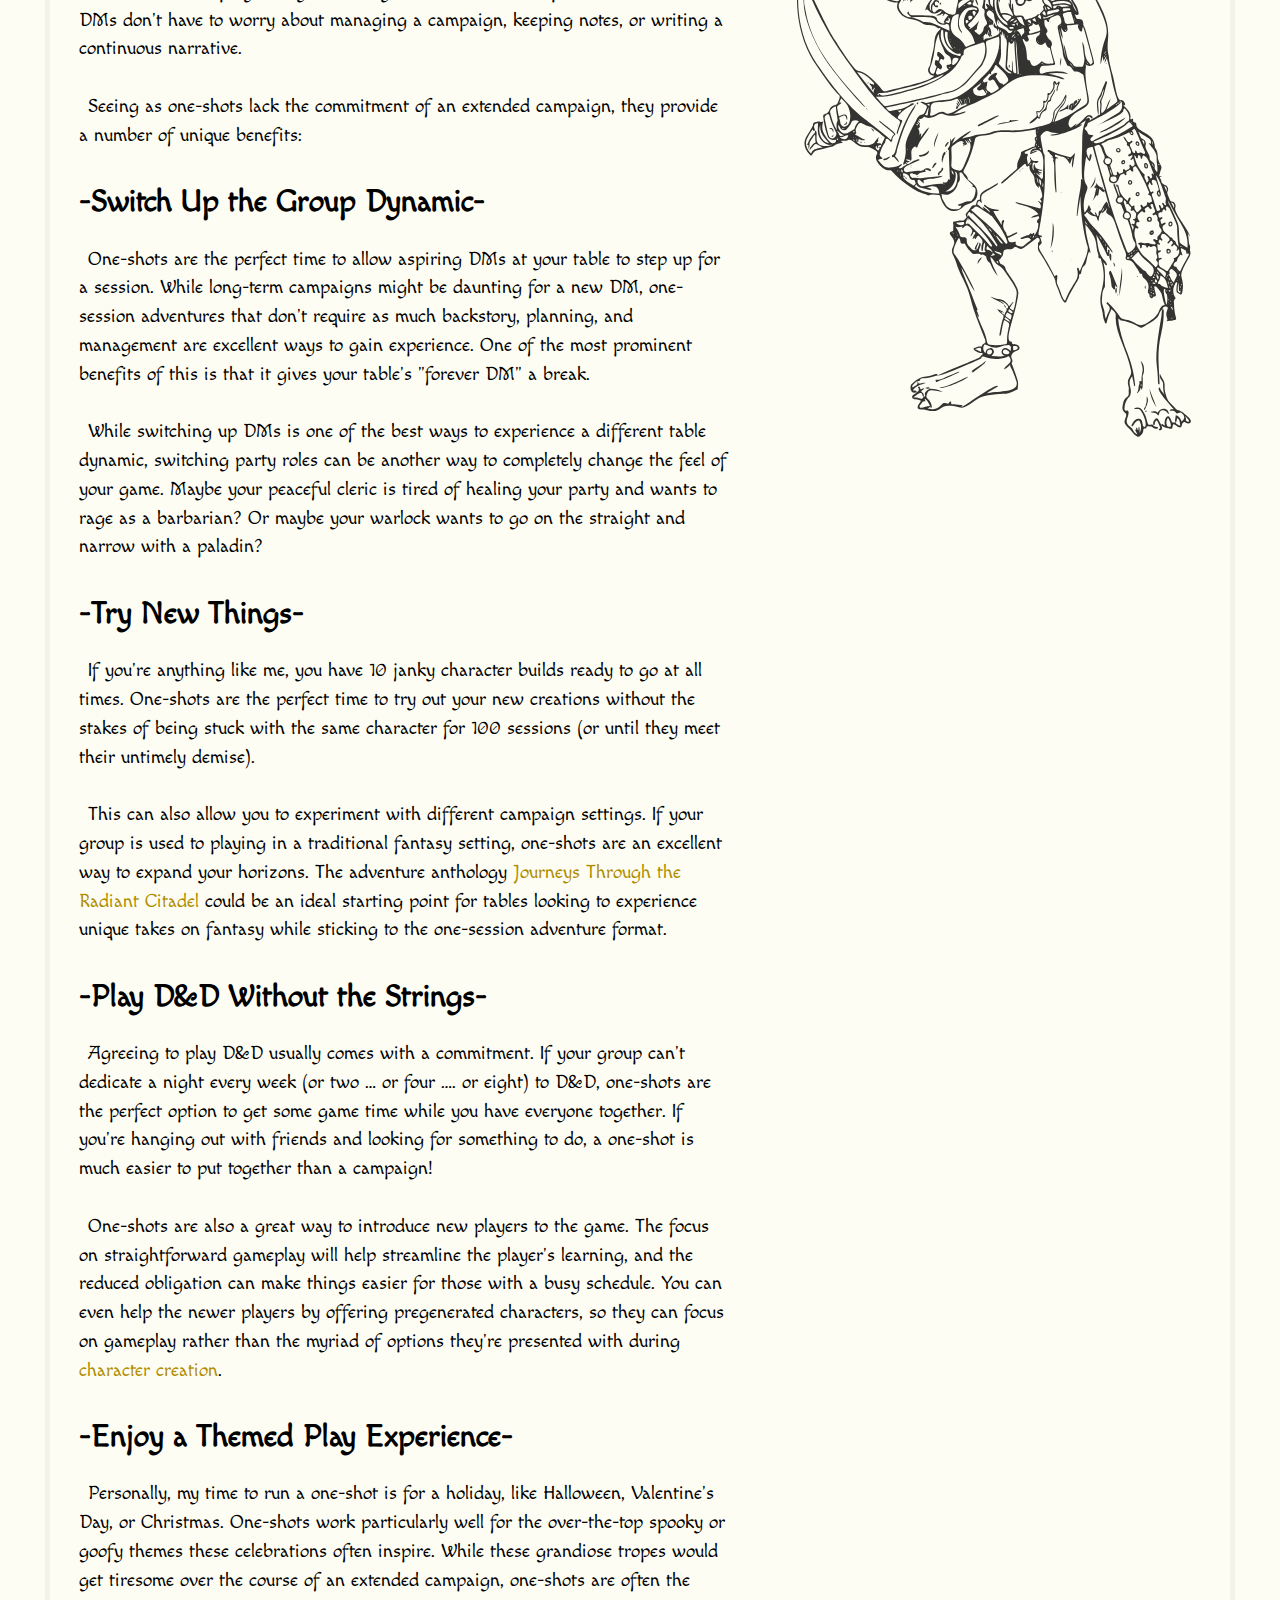
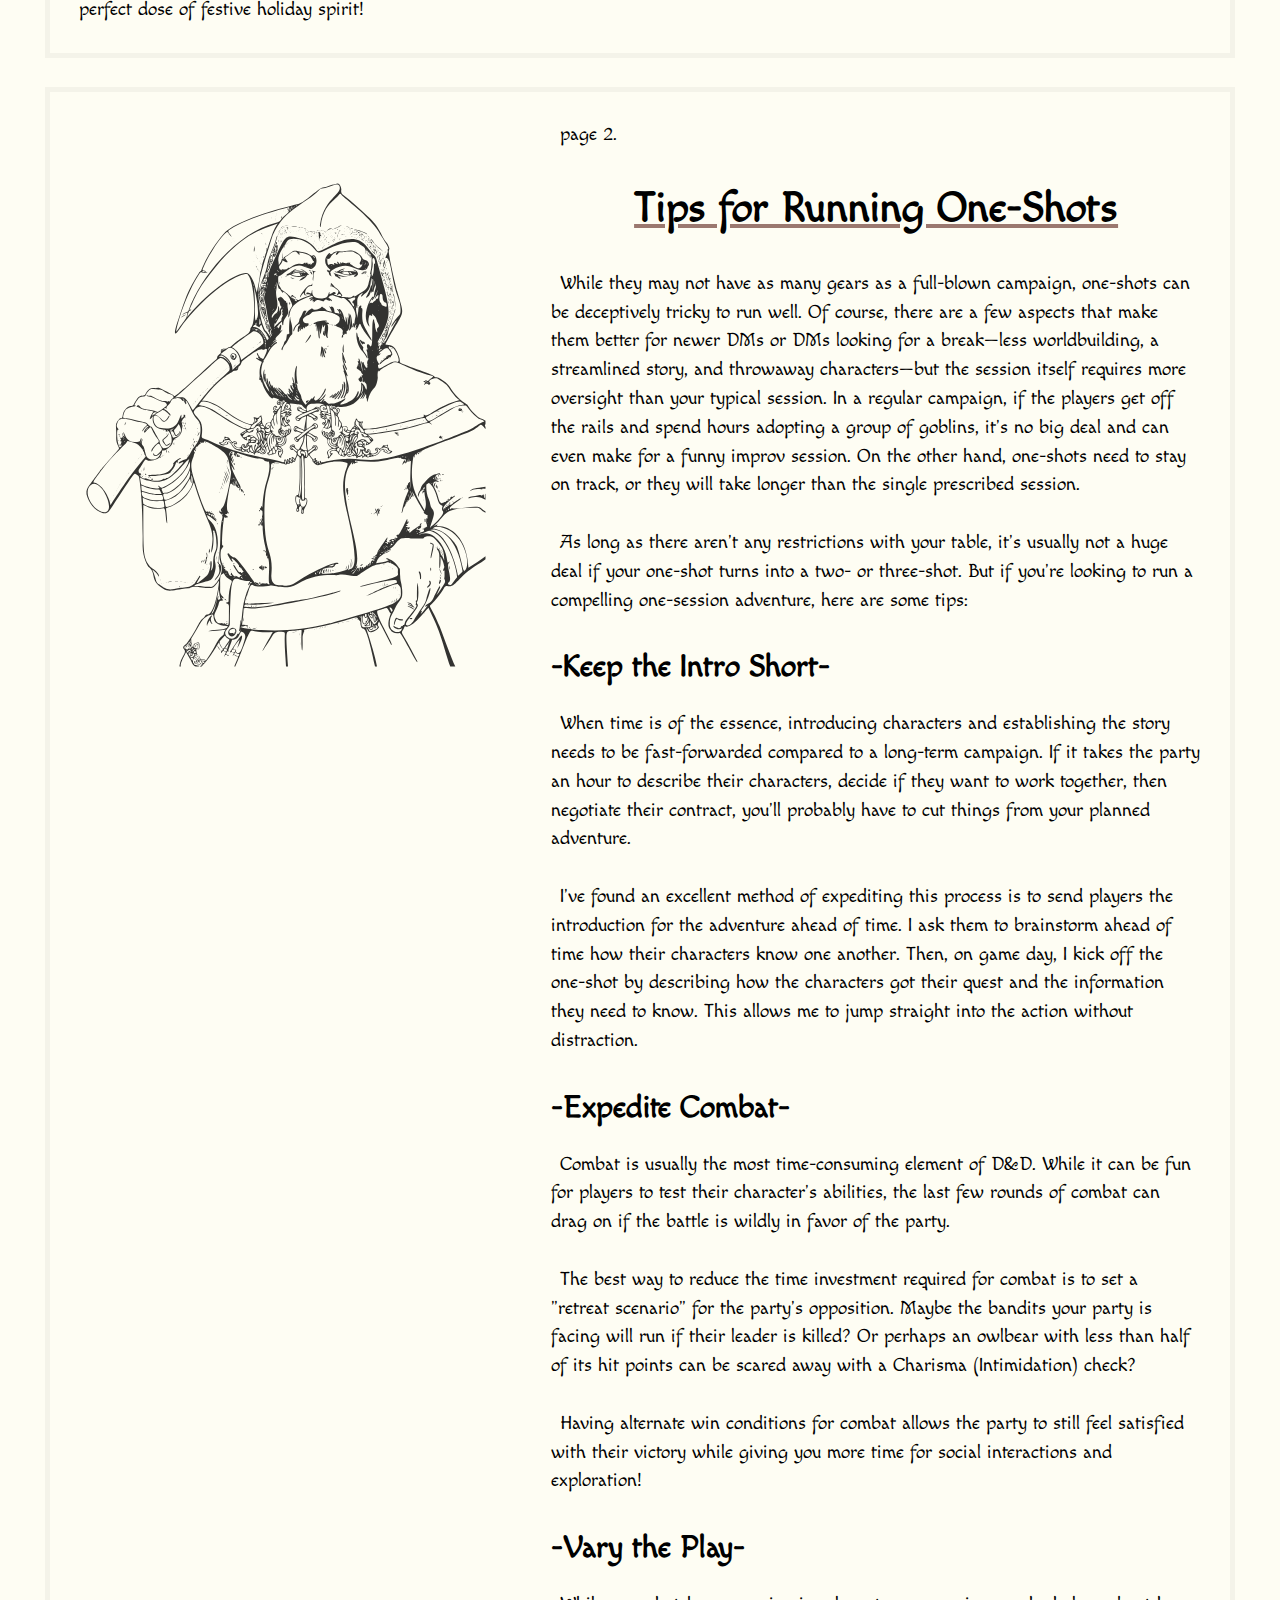
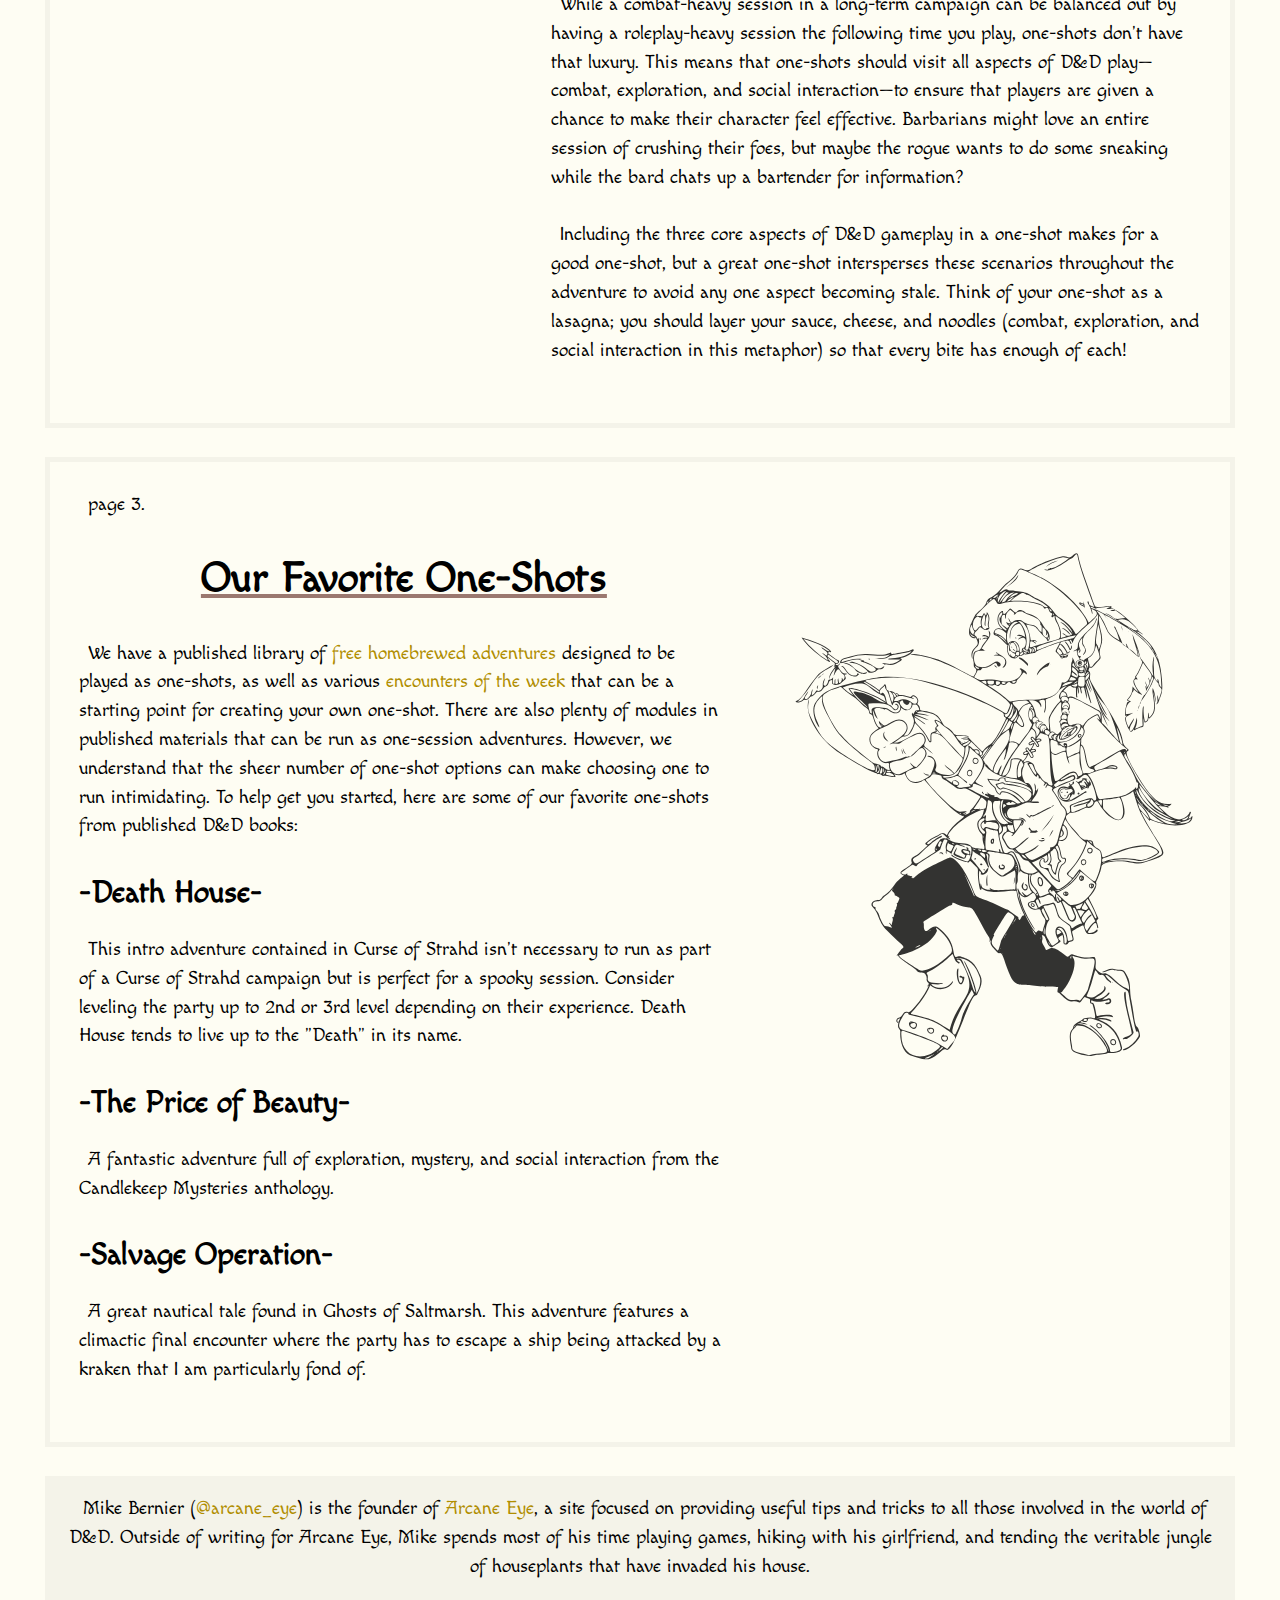
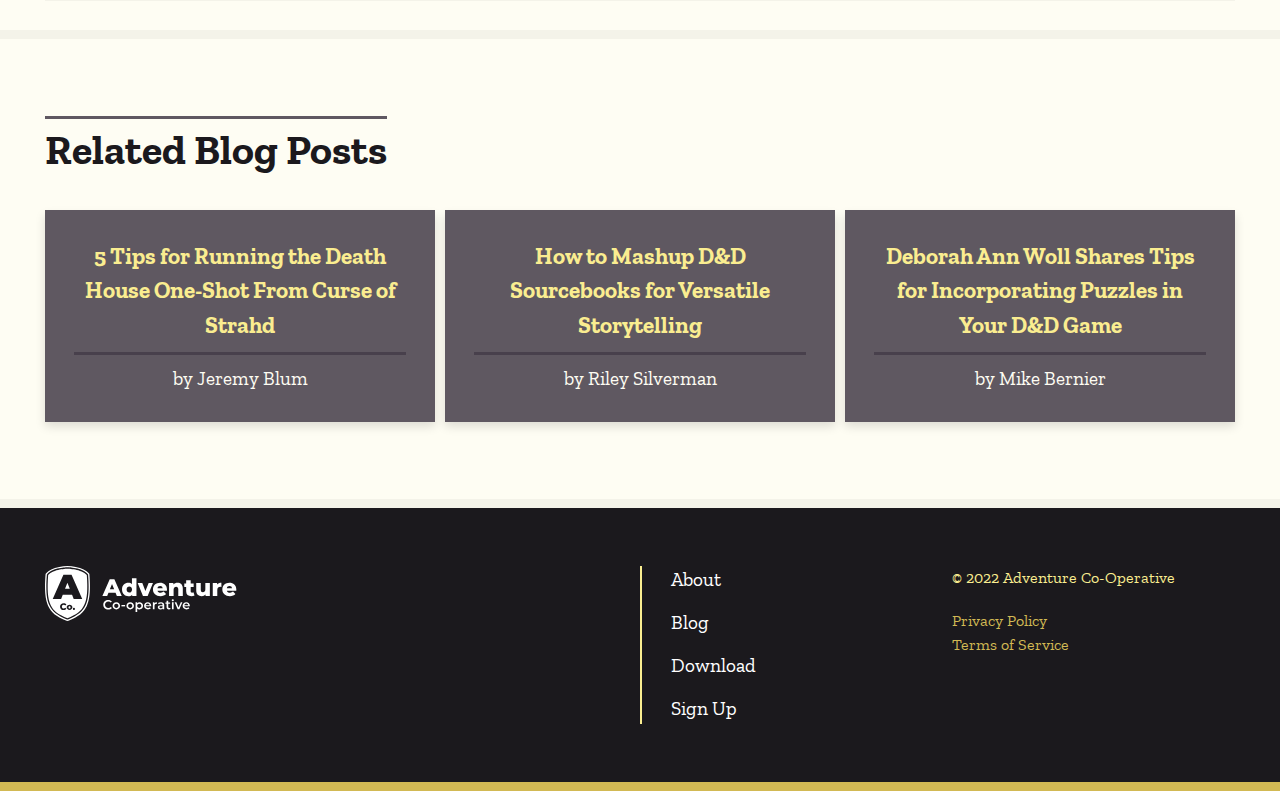
==== commit a6812842: "changed tye-scale" ====
--- a/blog-post.html
+++ b/blog-post.html
@@ -110,8 +110,8 @@
                             <p class="article__text">I've found an excellent method of expediting this process is to send players the introduction for the adventure ahead of time. I ask them to brainstorm ahead of time how their characters know one another. Then, on game day, I kick off the one-shot by describing how the characters got their quest and the information they need to know. This allows me to jump straight into the action without distraction.</p>
                             <h3 class="article__subtitle">-Expedite Combat-</h3>
                             <p class="article__text">Combat is usually the most time-consuming element of D&D. While it can be fun for players to test their character's abilities, the last few rounds of combat can drag on if the battle is wildly in favor of the party.</p>
-                            <p class="article text">The best way to reduce the time investment required for combat is to set a "retreat scenario" for the party's opposition. Maybe the bandits your party is facing will run if their leader is killed? Or perhaps an owlbear with less than half of its hit points can be scared away with a Charisma (Intimidation) check?</p>
-                            <p class="article text">Having alternate win conditions for combat allows the party to still feel satisfied with their victory while giving you more time for social interactions and exploration!</p>
+                            <p class="article__text">The best way to reduce the time investment required for combat is to set a "retreat scenario" for the party's opposition. Maybe the bandits your party is facing will run if their leader is killed? Or perhaps an owlbear with less than half of its hit points can be scared away with a Charisma (Intimidation) check?</p>
+                            <p class="article__text">Having alternate win conditions for combat allows the party to still feel satisfied with their victory while giving you more time for social interactions and exploration!</p>
                             <h3 class="article__subtitle">-Vary the Play-</h3>
                             <p class="article__text">While a combat-heavy session in a long-term campaign can be balanced out by having a roleplay-heavy session the following time you play, one-shots don't have that luxury. This means that one-shots should visit all aspects of D&D play—combat, exploration, and social interaction—to ensure that players are given a chance to make their character feel effective. Barbarians might love an entire session of crushing their foes, but maybe the rogue wants to do some sneaking while the bard chats up a bartender for information?</p>
                             <p class="article__text">Including the three core aspects of D&D gameplay in a one-shot makes for a good one-shot, but a great one-shot intersperses these scenarios throughout the adventure to avoid any one aspect becoming stale. Think of your one-shot as a lasagna; you should layer your sauce, cheese, and noodles (combat, exploration, and social interaction in this metaphor) so that every bite has enough of each!</p>
--- a/css/main.css
+++ b/css/main.css
@@ -168,15 +168,15 @@
 }
 h1 {
   margin-top: 0;
-  font-size: 1.383rem;
+  font-size: 1.750rem;
 }
 
 h2 {
-    font-size: 1.296rem;
+    font-size: 1.650rem;
   }
 
 h3 {
-    font-size: 1.215rem;
+    font-size: 1.305rem;
     color: var(--color__secondary_medium);
     margin-bottom: 0;
   }
@@ -207,9 +207,9 @@
     font-size: 1.802rem;
   }
   
-  h2 {font-size: 1.602rem;}
-  
-  h3 {font-size: 1.424rem;}
+  h2 {font-size: 1.802rem;}
+  
+  h3 {font-size: 1.324rem;}
   
   h4 {font-size: 1.266rem;}
   
@@ -227,9 +227,9 @@
     font-size: 2.488rem;
   }
   
-  h2 {font-size: 2.074rem;}
-  
-  h3 {font-size: 1.728rem;}
+  h2 {font-size: 2.174rem;}
+  
+  h3 {font-size: 1.628rem;}
   
   h4 {font-size: 1.44rem;}
   
@@ -666,7 +666,6 @@
 }
 
 .about__text{
-  text-align: center;
   border-top: 0.2rem solid var(--color__secondary_lighter);
   padding-top: 1.5rem;
 }
@@ -675,7 +674,7 @@
   padding-top: 1.5rem;
 }
 
-@media only screen and (min-width: 45em){
+@media only screen and (min-width: 60em){
   .about .container{
     flex-direction: row;
     padding-right: 6rem;
@@ -685,19 +684,12 @@
     align-items:flex-start;
     padding-left: 2rem;
   }
-  .about__text{
-    text-align: start;
-  }
 
   .about__title{
     padding-top: 0;
   }
 }
 
-@media only screen and (min-width: 60em){
-  .about{
-  }
-}
 
 /* -------- Article --------------*/
 
@@ -767,7 +759,13 @@
   margin-top: 1.5rem;
   padding-top: 1.5rem;
   margin-bottom: 1.5rem;
-  border: 0.3rem solid var(--color__secondary_lightest);
+  border-top: 0.3rem solid var(--color__secondary_lightest);
+  border-bottom: 0.3rem solid var(--color__secondary_lightest);
+}
+
+.article__intro .container{
+  padding-left: 0;
+  padding-right: 0;
 }
 
 .article__callout{
@@ -798,8 +796,14 @@
   margin-top: 1.5rem;
   padding-top: 1.5rem;
   margin-bottom: 1.5rem;
-  border: 0.3rem solid var(--color__secondary_lightest);
-}
+  border-top: 0.3rem solid var(--color__secondary_lightest);
+  border-bottom: 0.3rem solid var(--color__secondary_lightest);
+}
+
+.article__why-one-shot .container{
+  padding-left: 0;
+  padding-right: 0;
+  }
 
 .article__why-one-shot_image{
   padding-bottom: 1.5rem;
@@ -809,13 +813,20 @@
   max-width: 20rem;
   justify-self: center;
   opacity: 80%;
+  max-width: 15rem;
 }
 
 .article__tips{
   padding-top: 1.5rem;
   padding-bottom: 1.5rem;
   margin-bottom: 1.5rem;
-  border: 0.3rem solid var(--color__secondary_lightest);
+  border-top: 0.3rem solid var(--color__secondary_lightest);
+  border-bottom: 0.3rem solid var(--color__secondary_lightest);
+}
+
+.article__tips .container{
+  padding-left: 0;
+  padding-right: 0;
 }
 
 .article__tips_image{
@@ -826,14 +837,21 @@
   max-width: 20rem;
   justify-self: center;
   opacity: 80%;
+  max-width: 15rem;
 }
 
 .article__our-favorite{
   padding-top: 1.5rem;
   padding-bottom: 1.5rem;
   margin-bottom: 1.5rem;
-  border: 0.3rem solid var(--color__secondary_lightest);
-}
+  border-top: 0.3rem solid var(--color__secondary_lightest);
+  border-bottom: 0.3rem solid var(--color__secondary_lightest);
+}
+
+.article__our-favorite .container{
+  padding-left: 0;
+  padding-right: 0;
+  }
 
 .article__our-favorite_image{
   padding-bottom: 1.5rem;
@@ -843,6 +861,7 @@
   max-width: 20rem;
   justify-self: center;
   opacity: 80%;
+  max-width: 15rem;
 }
 
 .article__footer{
@@ -862,6 +881,15 @@
     height: unset;
   }
 
+  .article__intro{
+    border: 0.3rem solid var(--color__secondary_lightest);
+  }
+  
+  .article__tips .container{
+    padding-left: 1.5rem;
+    padding-right: 1.5rem;
+  }
+
   .article__callout{
     display: grid;
     grid-template-columns: 3fr 1fr;
@@ -870,7 +898,13 @@
   .article__why-one-shot{
     display: grid;
     grid-template-columns: 1.5fr 1fr;
-  }
+    border: 0.3rem solid var(--color__secondary_lightest);
+  }
+
+  .article__why-one-shot .container{
+    padding-left: 1.5rem;
+    padding-right: 1.5rem;
+    }
 
   .article__why-one-shot .article__why-one-shot_image{
     order: 1;
@@ -892,7 +926,14 @@
   .article__tips{
     display: grid;
     grid-template-columns: 1fr 1.5fr;
-  }
+    border: 0.3rem solid var(--color__secondary_lightest);
+  }
+
+  .article__tips .container{
+  padding-left: 1.5rem;
+  padding-right: 1.5rem;
+  }
+
   .article__tips_image{
     padding-bottom: 1.5rem;
     display: unset;
@@ -908,7 +949,13 @@
   .article__our-favorite{
     display: grid;
     grid-template-columns: 1.5fr 1fr;
-  }
+    border: 0.3rem solid var(--color__secondary_lightest);
+  }
+
+  .article__our-favorite .container{
+    padding-left: 1.5rem;
+    padding-right: 1.5rem;
+    }
 
   .article__our-favorite .article__our-favorite_image{
     order: 1;
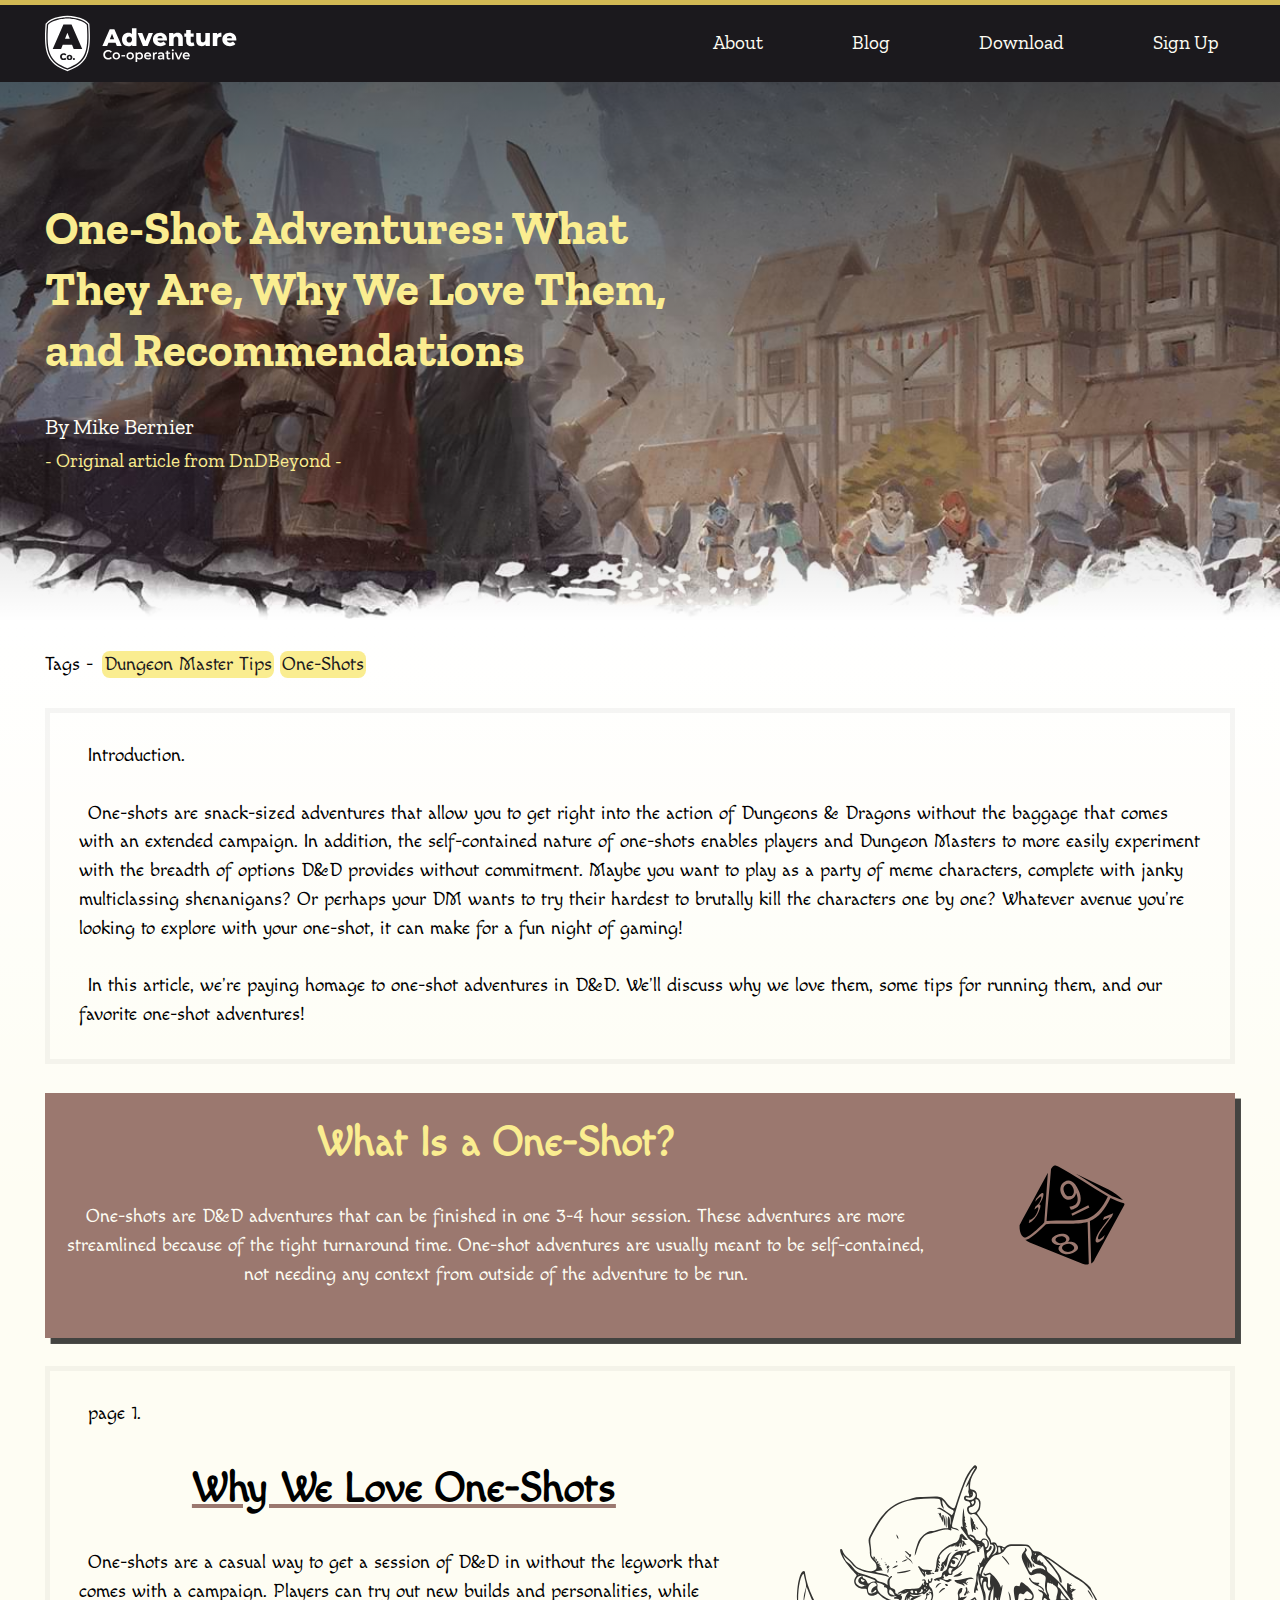
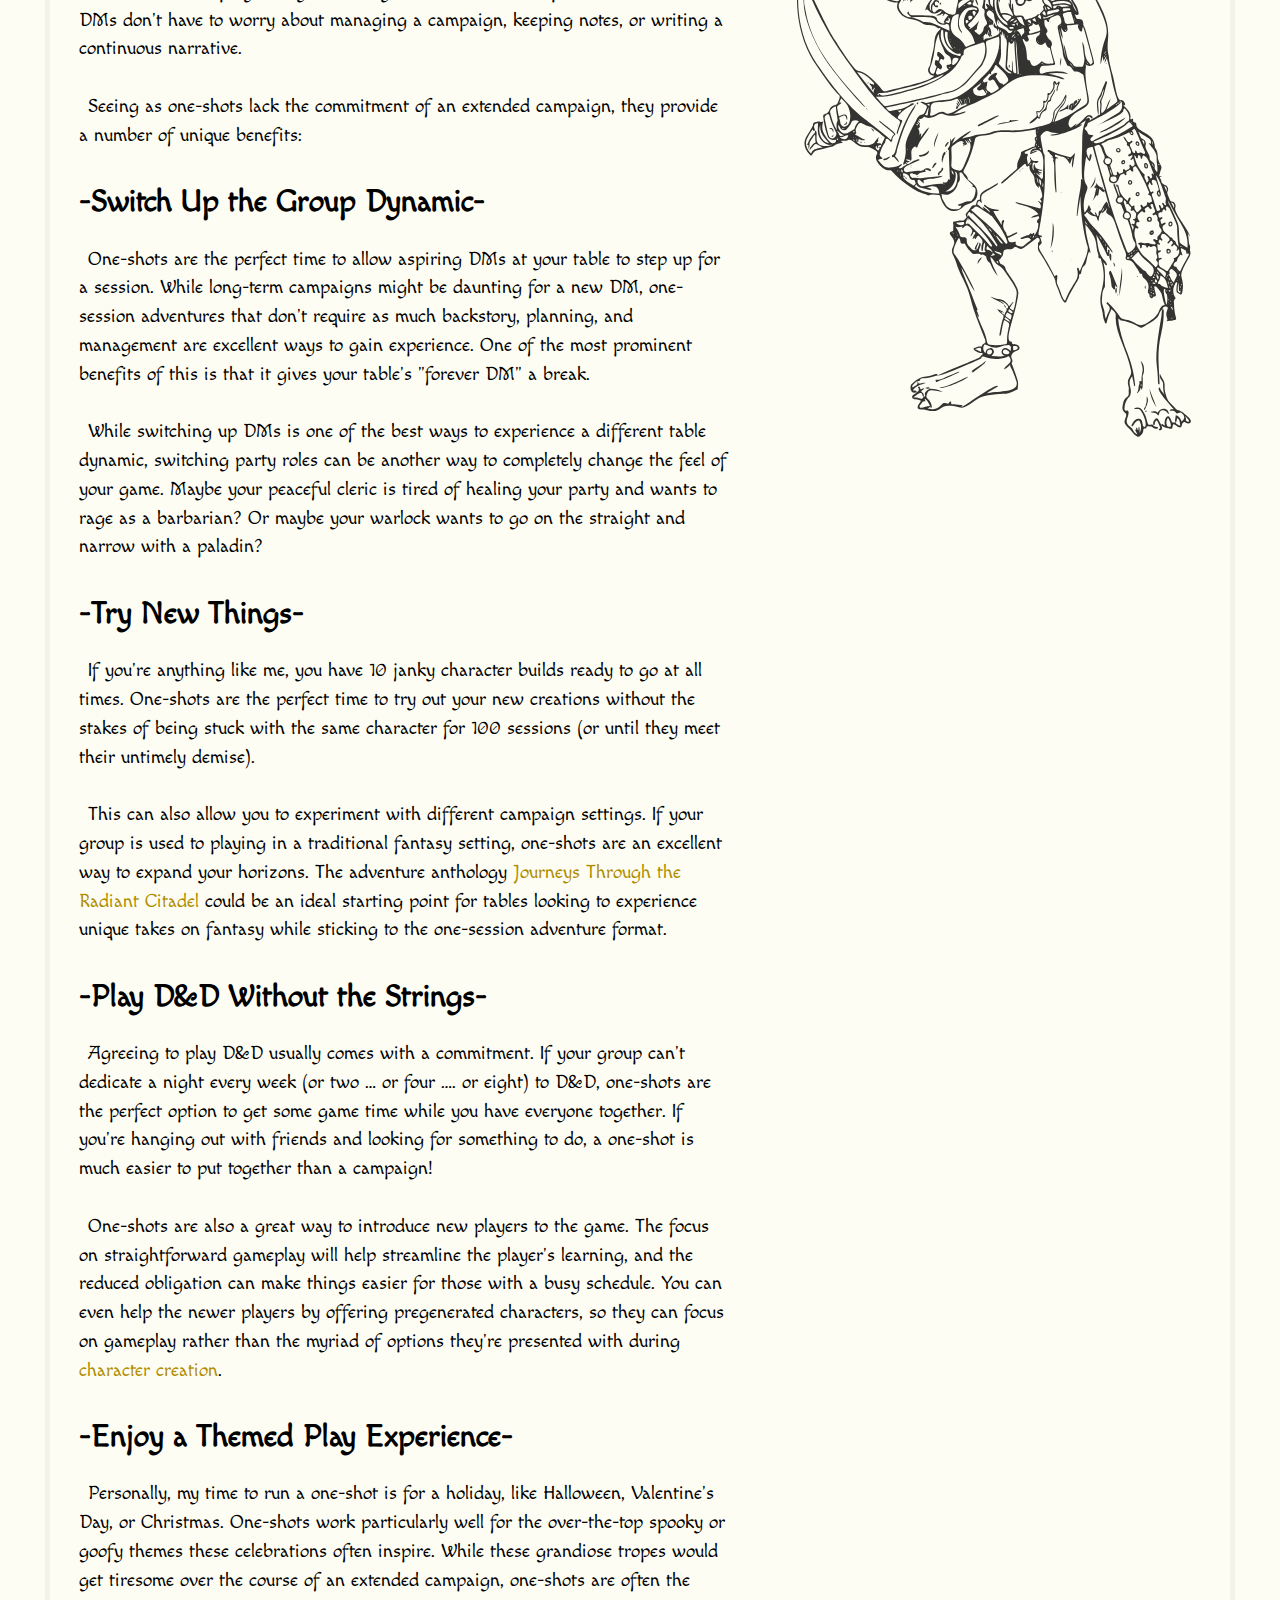
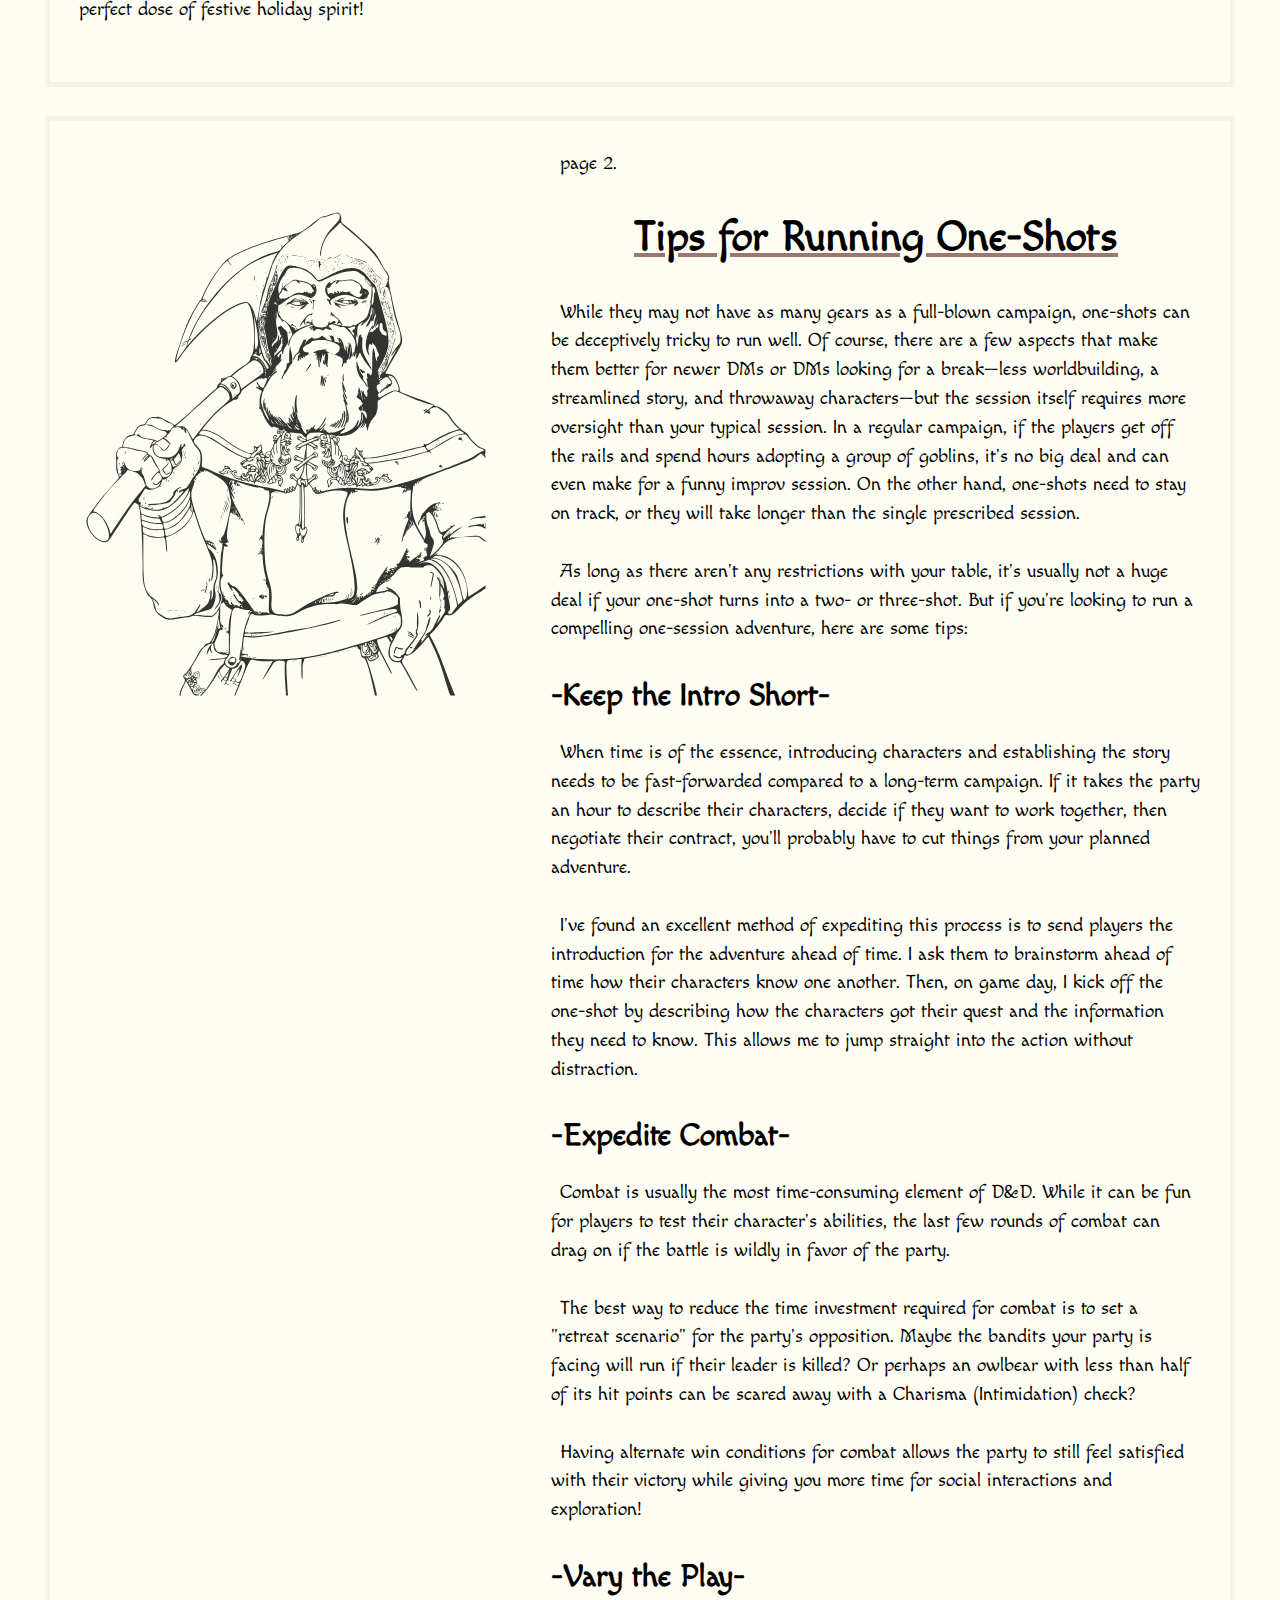
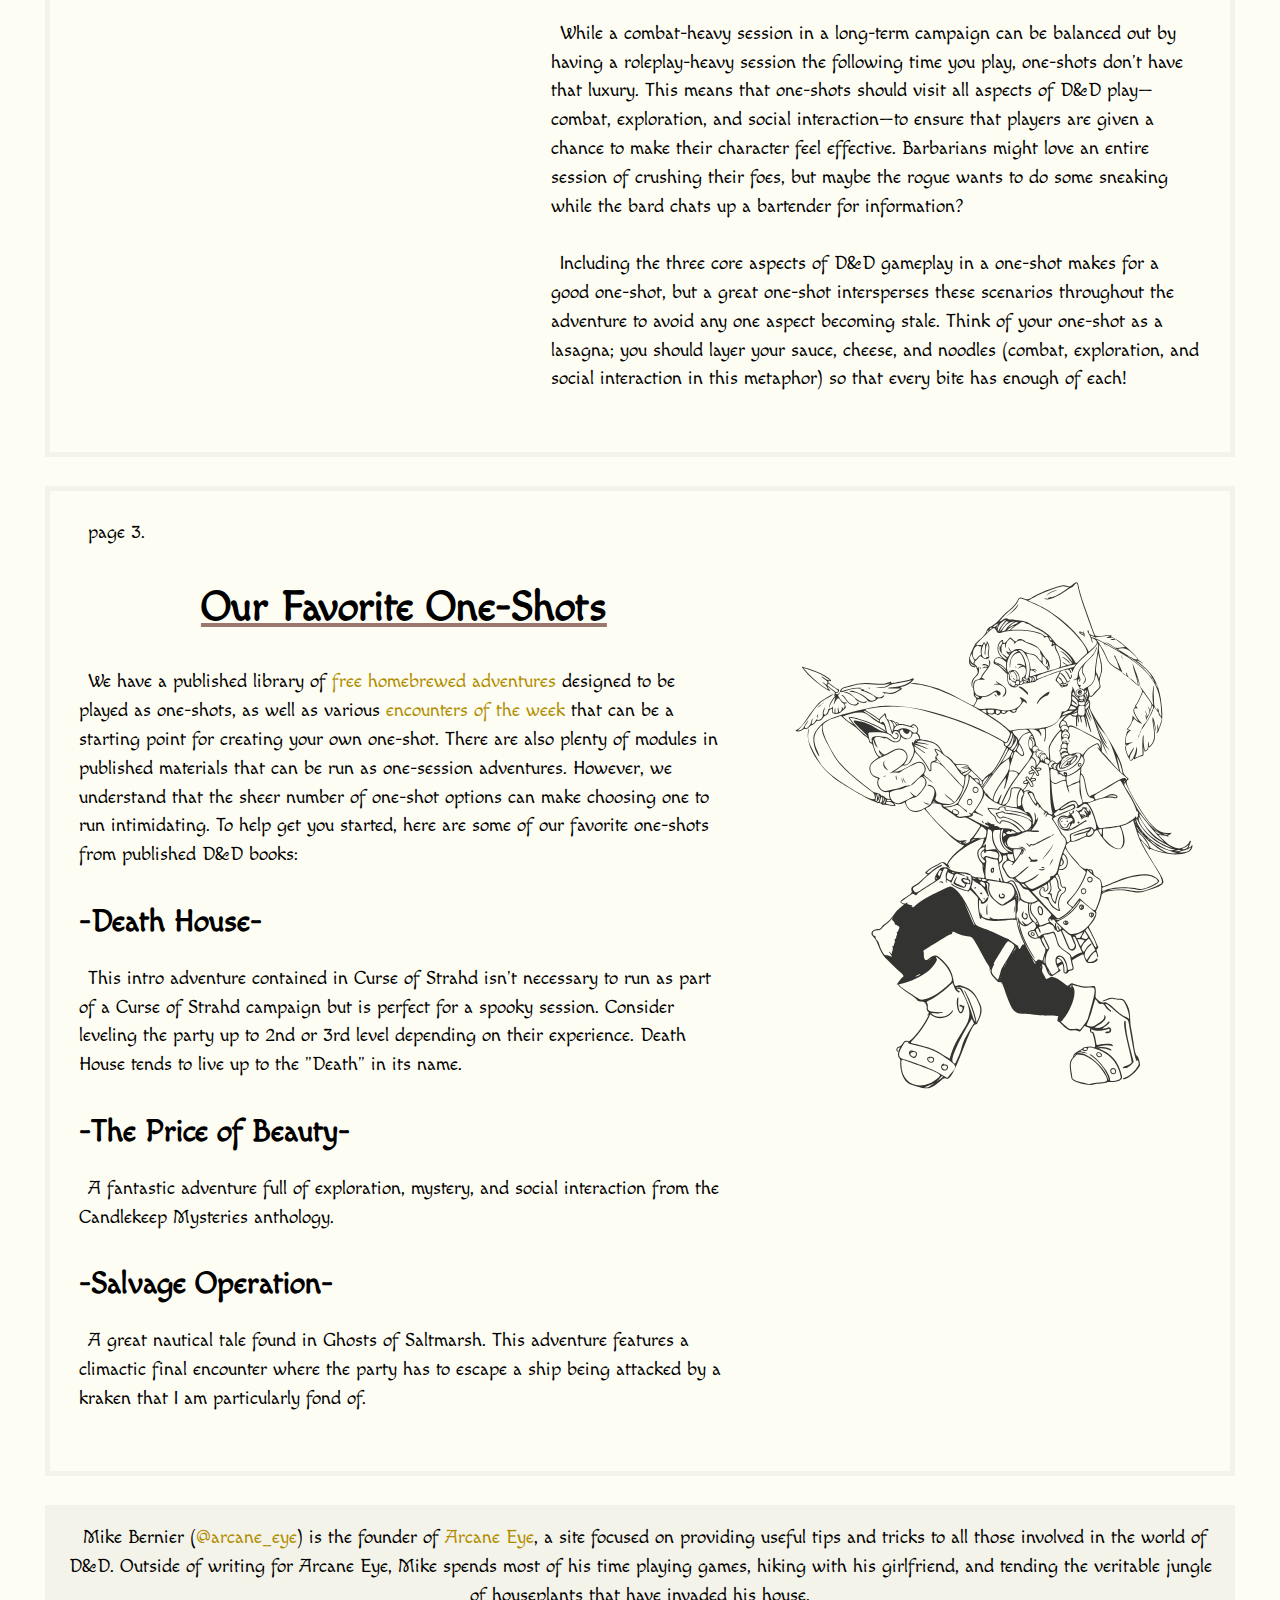
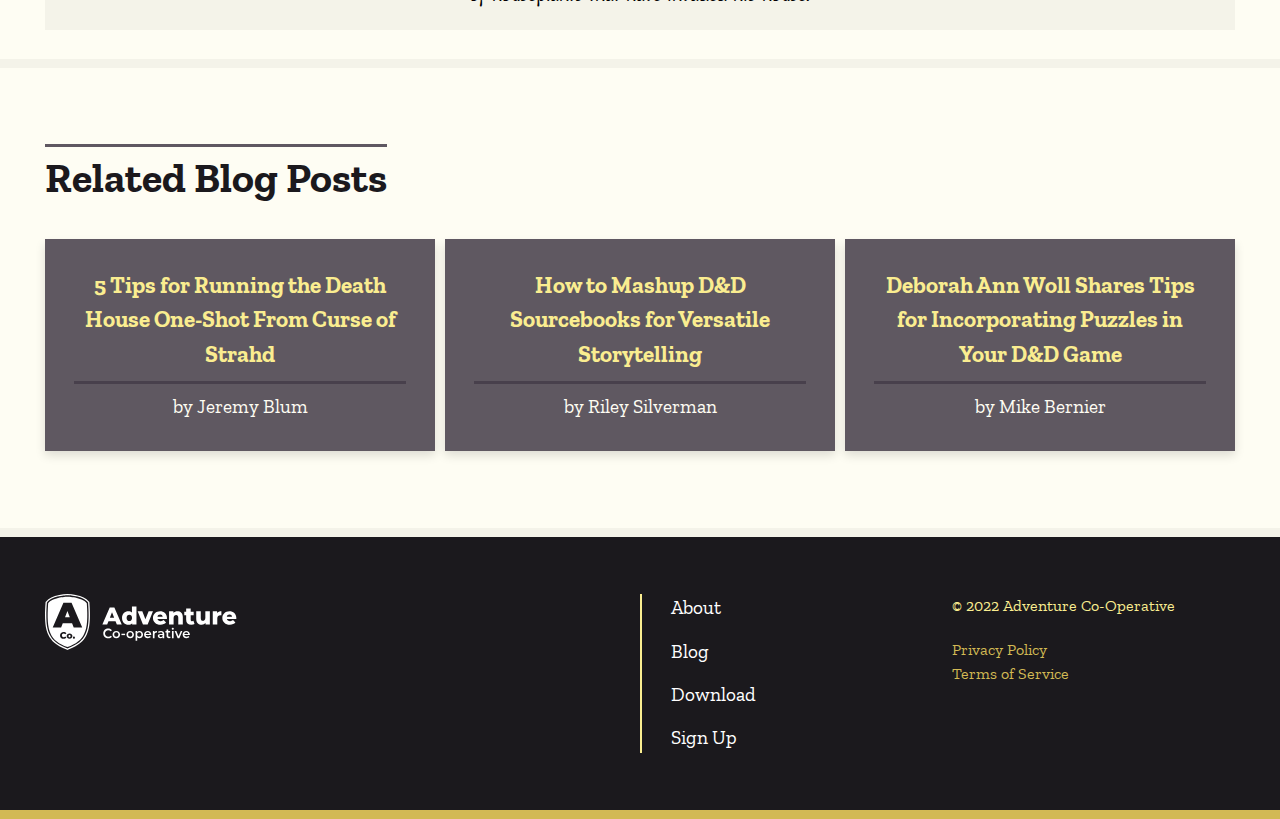
==== commit 1cf34a0a: "Prof feedback" ====
--- a/blog-post.html
+++ b/blog-post.html
@@ -3,6 +3,10 @@
 <head>
     <meta charset="UTF-8">
     <meta name="viewport" content="width=device-width, initial-scale=1.0">
+    <!-- prof comment
+    title should unique from other pages and describe the content of the page.
+    For example: "One-Shot Adventures | Adventure Co-Op"
+    -->
     <title>Adventure Co.</title>
     <link rel="stylesheet" href="./css/main.css">
     <link rel="preconnect" href="https://fonts.googleapis.com">
@@ -30,6 +34,9 @@
     
     <main id="main">
 
+        <!-- prof comment
+        All blog content should be in a single <article> starting here
+        -->
         <header 
             class="banner banner__blog-post" 
             style="--banner-image: linear-gradient(to bottom, #0009, #0000), url('../images/blog-image-adventurers.jpg')"
@@ -56,6 +63,13 @@
                     </div>
                 </div>
                 <div class="article__intro">
+                    <!-- prof comment
+                        The <div class="container"> below is not necessary.
+                        There is already a <div class="container"> in the ancestry
+                        that is sizing things properly. Including it here is just
+                        adding an unneeded extra div. Apply any styles you put on
+                        it to the parent <div class="article__intro"> element
+                    -->
                     <div class="container">
                         <p class="article__text">Introduction.</p>
                         <p class="article__text">One-shots are snack-sized adventures that allow you to get right into the action of Dungeons & Dragons without the baggage that comes with an extended campaign. In addition, the self-contained nature of one-shots enables players and Dungeon Masters to more easily experiment with the breadth of options D&D provides without commitment. Maybe you want to play as a party of meme characters, complete with janky multiclassing shenanigans? Or perhaps your DM wants to try their hardest to brutally kill the characters one by one? Whatever avenue you're looking to explore with your one-shot, it can make for a fun night of gaming!</p>
@@ -76,6 +90,10 @@
                         <img src="./images/651448fa-9f31-4bc1-97de-8f975b9c4453_pixelied-beast.svg" alt="goblin with knife">
                     </div>
                     <div class="article__why-one-shot_content">
+                        <!-- prof comment
+                          see above comment in "article__intro"
+                          about extra unneeded container
+                        -->
                         <div class="container">
                             <p class="article__text">page 1.</p>
                             <h2 class="article__title">Why We Love One-Shots</h2>
@@ -100,6 +118,10 @@
                         <img src="./images/1d13573d-66ce-473b-9bb3-7e1eac98e6ef_pixelied-beast.svg" alt="dwarf with axe">
                     </div>
                     <div class="article__tips_content">
+                        <!-- prof comment
+                          see above comment in "article__intro"
+                          about extra unneeded container
+                        -->
                         <div class="container">
                             <p class="article__text">page 2.</p>
                             <h2 class="article__title">Tips for Running One-Shots</h2>
@@ -123,6 +145,10 @@
                         <img src="./images/b06c89db-f980-4897-8aa5-129161c22149_pixelied-monster.svg" alt="imp with crossbow">
                     </div>
                     <div class="article__our-favorite_content">
+                        <!-- prof comment
+                          see above comment in "article__intro"
+                          about extra unneeded container
+                        -->
                         <div class="container">
                             <p class="article__text">page 3.</p>
                             <h2 class="article__title">Our Favorite One-Shots</h2>
@@ -136,6 +162,9 @@
                         </div>
                     </div>
                 </div>
+                <!-- prof comment
+                  as your class suggests, this should be a <footer> for the article
+                -->
                 <div class="article__footer">
                     <p class="article__text">
                         Mike Bernier (<a href="https://twitter.com/arcane_eye" class="article__link">@arcane_eye</a>) is the founder of <a href="https://arcaneeye.com/" class="article__link">Arcane Eye</a>, a site focused on providing useful tips and tricks to all those involved in the world of D&D. Outside of writing for Arcane Eye, Mike spends most of his time playing games, hiking with his girlfriend, and tending the veritable jungle of houseplants that have invaded his house.
@@ -143,6 +172,10 @@
                 </div>
             </div>
         </section>
+
+        <!-- prof comment
+          close </article> here
+        -->
 
         <section class="card-group blog-post">
             <div class="container">
--- a/css/main.css
+++ b/css/main.css
@@ -162,6 +162,12 @@
 /*------- Type Hierarchy -------------*/
 
 html{
+  /* ---------- prof comment ----------
+  
+  no need to create a new html ruleset,
+  just update these styles in the CSS Reset!
+  
+  ---------- end prof comment ---------- */
   font-family: var(--font-family__main);
   font-weight: 400;
   line-height: 1.5;
@@ -795,6 +801,7 @@
 .article__why-one-shot{
   margin-top: 1.5rem;
   padding-top: 1.5rem;
+  padding-bottom: 1.5rem;
   margin-bottom: 1.5rem;
   border-top: 0.3rem solid var(--color__secondary_lightest);
   border-bottom: 0.3rem solid var(--color__secondary_lightest);
@@ -885,7 +892,7 @@
     border: 0.3rem solid var(--color__secondary_lightest);
   }
   
-  .article__tips .container{
+  .article__intro .container{
     padding-left: 1.5rem;
     padding-right: 1.5rem;
   }
